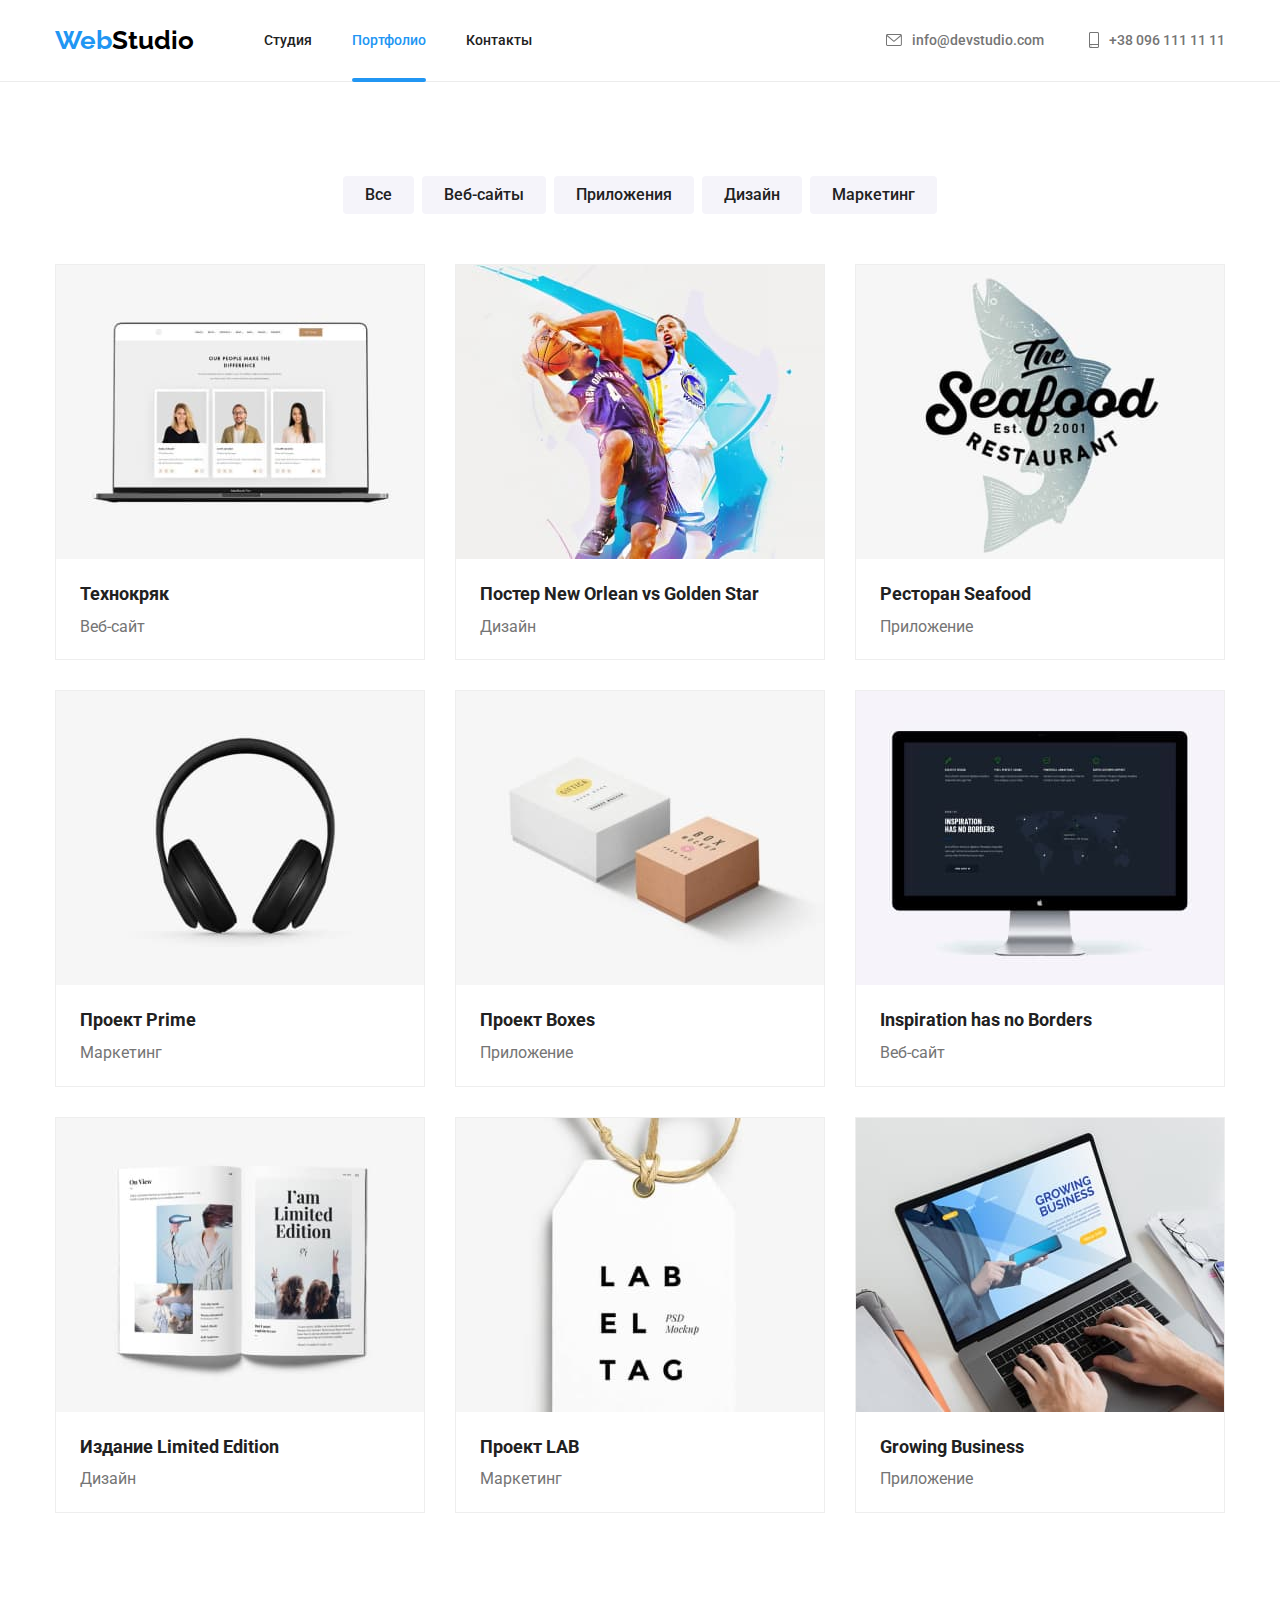
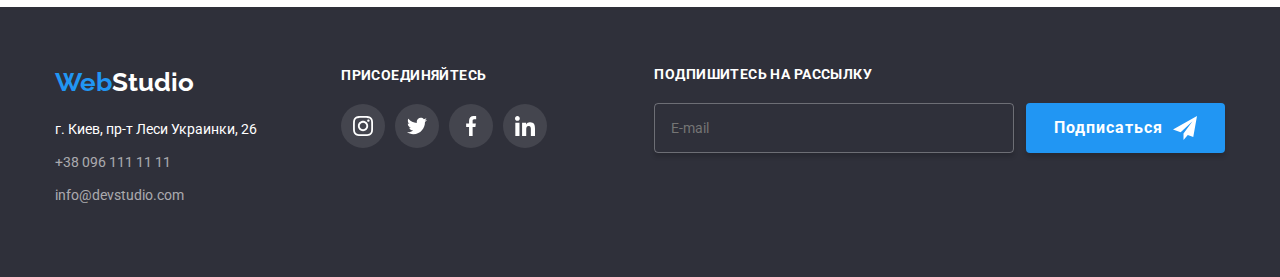
==== portfolio.html @ 97620b04 "Add files via upload" ====
<!DOCTYPE html>
<html lang="en">
  <head>
    <meta charset="UTF-8" />
    <meta http-equiv="X-UA-Compatible" content="IE=edge" />
    <meta name="viewport" content="width=device-width, initial-scale=1.0" />
    <title>Портфолио</title>
    <link rel="preconnect" href="https://fonts.googleapis.com" />
    <link rel="preconnect" href="https://fonts.gstatic.com" crossorigin />
    <link
      href="https://fonts.googleapis.com/css2?family=Raleway:wght@700&family=Roboto:wght@400;500;700;900&display=swap"
      rel="stylesheet"
    />
    <link
      rel="stylesheet"
      href="https://cdnjs.cloudflare.com/ajax/libs/modern-normalize/1.1.0/modern-normalize.min.css"
    />
    <link rel="stylesheet" href="./css/style.css" />
  </head>
  <body>
    <header class="header">
      <div class="container">
        <nav class="nav">
          <a href="./index.html" class="logo"
            ><span class="logo-accent">Web</span>Studio</a
          >
          <ul class="site-nav">
            <li class="nav-unit">
              <a href="./index.html">Студия</a>
            </li>
            <li class="nav-unit">
              <a href="./portfolio.html" class="current">Портфолио</a>
            </li>
            <li class="nav-unit"><a href="#">Контакты</a></li>
          </ul>
        </nav>
        <ul class="header-contacts">
          <li class="contact-unit">
            <a class="contact mail" href="mailto:info@devstudio.com">
              <svg class="contact-icon" width="16" height="12">
                <use href="images/index/icons.svg#icon-envelope"></use>
              </svg>
              info@devstudio.com</a
            >
          </li>
          <li class="contact-unit">
            <a class="contact tel" href="tel:+380961111111">
              <svg class="contact-icon" width="10" height="16">
                <use href="images/index/icons.svg#icon-smartphone"></use>
              </svg>
              +38 096 111 11 11</a
            >
          </li>
        </ul>
      </div>
    </header>

    <main>
      <section class="filter-page section">
        <div class="container">
          <h1 class="visually-hidden">Filter</h1>
          <ul class="filter-buttons">
            <li><button type="button" class="button">Все</button></li>
            <li><button type="button" class="button">Веб-сайты</button></li>
            <li><button type="button" class="button">Приложения</button></li>
            <li><button type="button" class="button">Дизайн</button></li>
            <li><button type="button" class="button">Маркетинг</button></li>
          </ul>
          <ul class="filter-list">
            <li class="list-unit">
              <div class="filter-unit-active">
                <img
                  src="./images/portfolio/imgone.jpg"
                  alt="notebook"
                  width="370"
                />
                <p class="filter-active-text">
                  Технокряк это современная площадка распространения
                  коронавируса. Компании используют эту платформу для цифрового
                  шпионажа и атак на защищённые сервера конкурентов.
                </p>
              </div>
              <div class="list-unit-content">
                <h2>Технокряк</h2>
                <p>Веб-сайт</p>
              </div>
            </li>
            <li class="list-unit">
              <div class="filter-unit-active">
                <img
                  src="./images/portfolio/imgtwo.jpg"
                  alt="bascketball poster"
                  width="370"
                />
                <p class="filter-active-text">
                  Технокряк это современная площадка распространения
                  коронавируса. Компании используют эту платформу для цифрового
                  шпионажа и атак на защищённые сервера конкурентов.
                </p>
              </div>
              <div class="list-unit-content">
                <h2>Постер New Orlean vs Golden Star</h2>
                <p>Дизайн</p>
              </div>
            </li>
            <li class="list-unit">
              <div class="filter-unit-active">
                <img
                  src="./images/portfolio/imgthree.jpg"
                  alt="seafood restaurant poster"
                  width="370"
                />
                <p class="filter-active-text">
                  Технокряк это современная площадка распространения
                  коронавируса. Компании используют эту платформу для цифрового
                  шпионажа и атак на защищённые сервера конкурентов.
                </p>
              </div>
              <div class="list-unit-content">
                <h2>Ресторан Seafood</h2>
                <p>Приложение</p>
              </div>
            </li>
            <li class="list-unit">
              <div class="filter-unit-active">
                <img
                  src="./images/portfolio/imgfour.jpg"
                  alt="headphone"
                  width="370"
                />
                <p class="filter-active-text">
                  Технокряк это современная площадка распространения
                  коронавируса. Компании используют эту платформу для цифрового
                  шпионажа и атак на защищённые сервера конкурентов.
                </p>
              </div>
              <div class="list-unit-content">
                <h2>Проект Prime</h2>
                <p>Маркетинг</p>
              </div>
            </li>
            <li class="list-unit">
              <div class="filter-unit-active">
                <img
                  src="./images/portfolio/imgfive.jpg"
                  alt="two boxes"
                  width="370"
                />
                <p class="filter-active-text">
                  Технокряк это современная площадка распространения
                  коронавируса. Компании используют эту платформу для цифрового
                  шпионажа и атак на защищённые сервера конкурентов.
                </p>
              </div>
              <div class="list-unit-content">
                <h2>Проект Boxes</h2>
                <p>Приложение</p>
              </div>
            </li>
            <li class="list-unit">
              <div class="filter-unit-active">
                <img
                  src="images/portfolio/imgsix.jpg"
                  alt="monitor"
                  width="370"
                />
                <p class="filter-active-text">
                  Технокряк это современная площадка распространения
                  коронавируса. Компании используют эту платформу для цифрового
                  шпионажа и атак на защищённые сервера конкурентов.
                </p>
              </div>
              <div class="list-unit-content">
                <h2>Inspiration has no Borders</h2>
                <p>Веб-сайт</p>
              </div>
            </li>
            <li class="list-unit">
              <div class="filter-unit-active">
                <img
                  src="./images/portfolio/imgseven.jpg"
                  alt="book"
                  width="370"
                />
                <p class="filter-active-text">
                  Технокряк это современная площадка распространения
                  коронавируса. Компании используют эту платформу для цифрового
                  шпионажа и атак на защищённые сервера конкурентов.
                </p>
              </div>
              <div class="list-unit-content">
                <h2>Издание Limited Edition</h2>
                <p>Дизайн</p>
              </div>
            </li>
            <li class="list-unit">
              <div class="filter-unit-active">
                <img
                  src="./images/portfolio/imgeight.jpg"
                  alt="label"
                  width="370"
                />
                <p class="filter-active-text">
                  Технокряк это современная площадка распространения
                  коронавируса. Компании используют эту платформу для цифрового
                  шпионажа и атак на защищённые сервера конкурентов.
                </p>
              </div>
              <div class="list-unit-content">
                <h2>Проект LAB</h2>
                <p>Маркетинг</p>
              </div>
            </li>
            <li class="list-unit">
              <div class="filter-unit-active">
                <img
                  src="./images/portfolio/imgnine.jpg"
                  alt="notebook"
                  width="370"
                />
                <p class="filter-active-text">
                  Технокряк это современная площадка распространения
                  коронавируса. Компании используют эту платформу для цифрового
                  шпионажа и атак на защищённые сервера конкурентов.
                </p>
              </div>
              <div class="list-unit-content">
                <h2>Growing Business</h2>
                <p>Приложение</p>
              </div>
            </li>
          </ul>
        </div>
      </section>
    </main>

    <footer class="footer">
      <div class="container">
        <div class="left-footer">
          <a href="./index.html" class="logo"
            ><span class="logo-accent">Web</span>Studio</a
          >
          <address>
            <ul class="footer-contacts">
              <li>
                <a class="map-mark" href="#">г. Киев, пр-т Леси Украинки, 26</a>
              </li>
              <li>
                <a class="contact" href="tel:+380961111111"
                  >+38 096 111 11 11</a
                >
              </li>
              <li>
                <a class="contact" href="mailto:info@devstudio.com"
                  >info@devstudio.com</a
                >
              </li>
            </ul>
          </address>
        </div>
        <div class="footer-join">
          <span>присоединяйтесь</span>
          <ul class="hot-links">
            <li class="hot-links-unit">
              <a href="" class="hot-icon-link">
                <svg class="hot-icon">
                  <use href="./images/index/icons.svg#icon-instagram"></use>
                </svg>
              </a>
            </li>
            <li class="hot-links-unit">
              <a href="" class="hot-icon-link">
                <svg class="hot-icon">
                  <use href="./images/index/icons.svg#icon-twitter"></use>
                </svg>
              </a>
            </li>
            <li class="hot-links-unit">
              <a href="" class="hot-icon-link">
                <svg class="hot-icon">
                  <use href="./images/index/icons.svg#icon-facebook"></use>
                </svg>
              </a>
            </li>
            <li class="hot-links-unit">
              <a href="" class="hot-icon-link">
                <svg class="hot-icon">
                  <use href="./images/index/icons.svg#icon-linkedin"></use>
                </svg>
              </a>
            </li>
          </ul>
        </div>
        <div class="subscribe">
          <form class="subscribe-form">
            <h2 class="subscribe-header">Подпишитесь на рассылку</h2>
            <div class="subscribe-wrapper">
              <input type="mail" class="subscribe-input" placeholder="E-mail" />
              <button type="submit" class="subscribe-submit button">
                Подписаться
                <span class="telegramm-span">
                  <svg>
                    <use href="./images/index/icons.svg#icon-send"></use>
                  </svg>
                </span>
              </button>
            </div>
          </form>
        </div>
      </div>
    </footer>
  </body>
</html>
---- css/style.css ----
/*  
    #212121
    #2196F3
    #000000
    #FFFFFF
    rgba(255, 255, 255, 0,6)
    line height auto = 1.2
    line height / font size = *line height
    'Raleway'
    button font family inherit 
*/
:root {
  --primary-txt-color: #757575;
  --title-txt-color: #212121;
  --accent-txt-color: #2196f3;
  --primary-white-color: #ffffff;
  --primary-black-color: #000000;
  --footer-secondary-color: rgba(255, 255, 255, 0.6);
  --footer-tertiary-color: rgba(255, 255, 255, 0.1);
  --bg-main-color: #2f303a;
  --button-bg-color: #f5f4fa;
  --border-filter-box: #eeeeee;
  --border-bottom-for-nav: #ececec;
  --icon-main-color: #afb1b8;
}

html {
  box-sizing: border-box;
}
.container {
  width: 1200px;
  padding: 0px 15px 0px 15px;
  margin: auto;
}
.section {
  padding: 94px 0;
}

h1,
h2,
h3,
h4,
h5,
h6 {
  margin: 0px;
  padding: 0px;
}
img {
  display: block;
}
p {
  margin: 0px;
}
body {
  font-family: "Roboto", sans-serif;
  background-color: var(--primary-white-color);
  color: var(--primary-txt-color);
  font-size: 14px;
  line-height: 1.2;
}

ul {
  list-style: none;
  margin: 0px;
  padding: 0px;
}

/* header */
.logo {
  color: var(--primary-black-color);
  text-decoration: none;
  font-size: 26px;
  /* 31 / 26 ~ 1.19 */
  line-height: 1.19;
  font-family: "Raleway", sans-serif;
  font-weight: 700;
}
.logo .logo-accent {
  color: var(--accent-txt-color);
}
header {
  border-bottom: 1px solid var(--border-bottom-for-nav);
}
.header .container {
  display: flex;
  align-items: center;
}
.nav {
  display: flex;
  align-items: center;
}

.site-nav {
  display: flex;
  margin-left: 70px;
}
.nav-unit:not(:last-child) {
  margin-right: 40px;
}
.nav-unit a {
  display: inline-block;
  color: var(--title-txt-color);
  text-decoration: none;
  padding: 32px 0px;
  transition-property: color;
  transition-duration: 250ms;
  transition-timing-function: cubic-bezier(0.4, 0, 0.2, 1);
}
.nav-unit a:hover,
.nav-unit a:focus {
  color: var(--accent-txt-color);
}
header ul {
  font-weight: 500;
}
header .contact:hover,
header .contact:focus {
  color: var(--accent-txt-color);
  fill: var(--accent-txt-color);
}
header .contact {
  color: var(--primary-txt-color);
  text-decoration: none;
  fill: var(--primary-txt-color);
  transition-property: color, fill;
  transition-duration: 250ms;
  transition-timing-function: cubic-bezier(0.4, 0, 0.2, 1);
}
.mail,
.tel {
  display: flex;
  align-items: center;
}
.contact-icon {
  margin-right: 10px;
}
.nav-unit .current {
  color: var(--accent-txt-color);
  position: relative;
}
.current::after {
  content: "";
  display: block;
  position: absolute;
  bottom: -1px;
  width: 100%;
  height: 4px;
  border-radius: 2px;
  background-color: var(--accent-txt-color);
}
.header-contacts {
  display: flex;
  margin-left: auto;
}
.header-contacts .contact-unit:not(:last-child) {
  margin-right: 30px;
}
.header-contacts .contact-unit + .contact-unit {
  margin-left: 15px;
}

/* header end */

.title.hidden-title {
  color: var(--primary-white-color);
}

.title {
  color: var(--title-txt-color);
}

.business-solutions {
  background-color: var(--bg-main-color);
  background-image: linear-gradient(
      rgba(47, 48, 58, 0.4),
      rgba(47, 48, 58, 0.4)
    ),
    url(../images/index/heroimg.jpg);
  box-shadow: 0px 4px 4px rgba(0, 0, 0, 0.25);
  background-position: center;
  background-repeat: no-repeat;
  text-align: center;
}
.main-header {
  text-align: center;
  padding-bottom: 30px;
  color: var(--primary-white-color);
  line-height: 1.36;
  font-size: 44px;
  font-weight: 900;
  text-transform: uppercase;
}
.button {
  color: var(--title-txt-color);
  font-family: inherit;
  cursor: pointer;
  font-size: 16px;
  font-weight: 500;
  line-height: 1.63;
  padding: 6px 22px;
  border: none;
  border-radius: 4px;
  background-color: var(--button-bg-color);

  transition-property: background-color;
  transition-duration: 250ms;
  transition-timing-function: cubic-bezier(0.4, 0, 0.2, 1);
}

.main-button.button {
  padding: 10px 32px;
  margin-right: 0;
}

.main-button.button,
.button:hover,
.button:focus {
  color: var(--primary-white-color);
  background-color: var(--accent-txt-color);
  box-shadow: 0px 3px 1px rgba(0, 0, 0, 0.1), 0px 1px 2px rgba(0, 0, 0, 0.08),
    0px 2px 2px rgba(0, 0, 0, 0.12);
}

.business-solutions.section {
  padding: 200px 0px;
}

.text {
  font-weight: 400;
  font-size: 14px;
  line-height: 1.71;
  letter-spacing: 0.03em;
  width: 270px;
}

.ocupation-list {
  display: flex;
}
.ocupation-unit:not(:last-child) {
  margin-right: 30px;
}

.ocupation-svg {
  display: flex;
  justify-content: center;
  align-items: center;
  align-content: center;
  background-color: var(--button-bg-color);
  height: 120px;
  margin-bottom: 30px;
}
.ocupation-svg svg {
  width: 70px;
  height: 70px;
}

.ocupation-pics.section {
  padding-top: 0px;
}
.ocupation-pics-block {
  display: flex;
}
.ocupation-pics-block li:not(:last-child) {
  margin-right: 30px;
}
.ocupation-pics .title {
  font-size: 36px;
  /* line height 42 / font size 36 = ~1.17 */
  line-height: 1.17;
  text-align: center;
  margin-bottom: 50px;
}

.ocupation-title.title {
  font-size: 14px;
  line-height: 1.14;
  text-transform: uppercase;
  margin-bottom: 10px;
}
.ocupation-pics-block li {
  position: relative;
}
.ocupation-pics-unit p {
  position: absolute;
  display: flex;
  align-items: center;
  justify-content: center;
  bottom: 0;

  width: 100%;
  height: 70px;
  background-color: rgba(47, 48, 58, 0.8);
  text-align: center;

  font-weight: 700;
  letter-spacing: 0.03em;
  text-transform: uppercase;
  line-height: calc(16 / 14);

  color: var(--primary-white-color);
}
.team {
  background-color: var(--button-bg-color);
}
.team-list {
  display: flex;
}
.team-unit:not(:last-child) {
  margin-right: 30px;
}

.team .title {
  font-size: 36px;
  /* line height 42 / font size 36 = ~1.17 */
  line-height: 1.17;
  text-align: center;
}

.team h2 {
  margin-bottom: 50px;
}
.content-team-box {
  padding: 30px 0px;
}
.team-unit .title.unit-name {
  font-size: 16px;
  font-weight: 500;
  /* 19 / 16 ~1.19 */
  line-height: 1.19;
  margin-bottom: 10px;
}
.team-unit {
  text-align: center;
  border-radius: 0px 0px 4px 4px;
  box-shadow: 0px 1px 3px rgba(0, 0, 0, 0.12), 0px 1px 1px rgba(0, 0, 0, 0.14),
    0px 2px 1px rgba(0, 0, 0, 0.2);
  background-color: var(--primary-white-color);
}

.team-unit .position {
  font-size: 16px;
  line-height: 1.19;
  margin-bottom: 16px;
}
.hot-links {
  display: flex;
  justify-content: center;
}
.hot-links-unit {
  display: flex;
}
.hot-links-unit:not(:last-child) {
  margin-right: 10px;
}
.hot-links-unit a {
  width: 44px;
  height: 44px;
  background-color: var(--primary-white-color);
  fill: var(--icon-main-color);
  border-radius: 50%;
  display: flex;
  justify-content: center;
  align-items: center;

  transition-property: background-color, fill;
  transition-duration: 250ms;
  transition-timing-function: cubic-bezier(0.4, 0, 0.2, 1);
}
.hot-links-unit a:hover,
.hot-links-unit a:focus {
  background-color: var(--accent-txt-color);
  fill: var(--primary-white-color);
}
.hot-icon {
  width: 20px;
  height: 20px;
}
.constant-clients-header {
  text-align: center;
  font-size: 36px;
  font-weight: 700;
  line-height: calc(36 / 42);
  margin-bottom: 50px;
}
.constant-clients-list {
  display: flex;
}
.constant-clients-unit:not(:last-child) {
  margin-right: 30px;
}
.constant-clients-companies {
  width: 170px;
  height: 92px;
  display: flex;
  align-items: center;
  justify-content: center;
  border: 1px solid var(--icon-main-color);
  border-radius: 4px;
  fill: var(--icon-main-color);

  transition-property: background-color, fill;
  transition-duration: 250ms;
  transition-timing-function: cubic-bezier(0.4, 0, 0.2, 1);
}
.constant-clients-companies:hover,
.constant-clients-companies:focus {
  border: 1px solid var(--accent-txt-color);
  fill: var(--accent-txt-color);
}
.constant-clients-companies svg {
  width: 106px;
  height: 60px;
}
/* footer */

.footer {
  background-color: var(--bg-main-color);
  padding: 60px 0px;
}

footer .logo {
  color: var(--primary-white-color);
  display: inline-block;
  margin-bottom: 20px;
}

.footer-contacts {
  line-height: 1.71;
}
.footer-contacts li {
  margin-bottom: 9px;
}
.footer-contacts a {
  text-decoration: none;
}
address {
  font-style: normal;
}
address .map-mark {
  color: var(--primary-white-color);
  transition-property: color;
  transition-duration: 250ms;
  transition-timing-function: cubic-bezier(0.4, 0, 0.2, 1);
}
address .map-mark:hover,
address .map-mark:focus,
address .contact:hover,
address .contact:focus {
  color: var(--accent-txt-color);
}
address .contact {
  color: var(--footer-secondary-color);
  transition-property: color;
  transition-duration: 250ms;
  transition-timing-function: cubic-bezier(0.4, 0, 0.2, 1);
}

.footer-join {
  display: block;
  margin-left: 70px;
}
.footer-join span {
  font-weight: 700;
  color: var(--primary-white-color);
  text-transform: uppercase;
  display: inline-block;
  margin-bottom: 20px;
  letter-spacing: 0.03em;
}

.footer-join .hot-icon-link {
  background-color: var(--footer-tertiary-color);
  fill: var(--primary-white-color);
}

.footer .container {
  display: flex;
  justify-content: space-between;
}
.subscribe {
  margin-left: 93px;
}
.subscribe-header {
  font-size: 14px;
  font-weight: 700;
  line-height: 1.14;
  letter-spacing: 0.03em;
  text-transform: uppercase;
  color: var(--primary-white-color);
  margin-bottom: 20px;
}
.subscribe-wrapper {
  display: flex;
}
.subscribe-input {
  height: 50px;
  width: 360px;
  border: 1px solid rgba(255, 255, 255, 0.3);
  border-radius: 4px;
  background-color: rgba(255, 255, 255, 0);
  box-shadow: 0px 4px 4px rgba(0, 0, 0, 0.15);
  margin-right: 12px;
  padding-left: 16px;
  color: var(--primary-white-color);
}

.subscribe-input:focus {
  border: none;
  outline: 1px solid var(--accent-txt-color);
}

.subscribe-submit {
  display: flex;
  align-items: center;
  justify-content: center;
  padding: 10px 28px;

  background: var(--accent-txt-color);
  box-shadow: 0px 4px 4px rgba(0, 0, 0, 0.15);
  border-radius: 4px;

  font-weight: 700;
  font-size: 16px;
  line-height: 1.87;
  letter-spacing: 0.06em;

  color: var(--primary-white-color);
}
.telegramm-span {
  margin-left: 10px;
  width: 24px;
  height: 24px;
}
.telegramm-span svg {
  width: 24px;
  height: 24px;
}
/* footer end */

/* portfolio */

.filter-buttons,
.filter-list {
  display: flex;
  flex-wrap: wrap;
  justify-content: center;
}
.filter-buttons {
  margin-bottom: 50px;
}
.filter-buttons li:not(:last-child) {
  margin-right: 8px;
}
.filter-list {
  margin: -15px;
}
.list-unit {
  border: 1px solid var(--border-filter-box);
  width: 370px;
  margin: 15px;
}
.list-unit:hover {
  box-shadow: 0px 1px 1px rgba(0, 0, 0, 0.12), 0px 4px 4px rgba(0, 0, 0, 0.06),
    1px 4px 6px rgba(0, 0, 0, 0.16);
}
.list-unit-content {
  padding: 20px 24px;
}
.list-unit h2 {
  color: var(--title-txt-color);
  font-size: 18px;
  line-height: 1.71;
  margin-bottom: 4px;
}

.list-unit p {
  font-size: 16px;
  line-height: 1.6;
}
.filter-unit-active {
  position: relative;
  overflow: hidden;
}
.filter-unit-active p {
  position: absolute;

  top: 0;

  height: 100%;
  width: 100%;
  padding: 63px 24px;

  background-color: rgba(33, 150, 243, 0.9);
  color: var(--primary-white-color);

  font-size: 18px;
  line-height: 1.53;
  letter-spacing: 0.03em;

  transform: translateY(100%);
  transition: transform 250ms cubic-bezier(0.4, 0, 0.2, 1);
}

.list-unit:hover .filter-active-text {
  transform: translateY(0);
}

/* portfolio end */

.visually-hidden,
.visually-hidden.title {
  position: absolute;
  white-space: nowrap;
  width: 1px;
  height: 1px;
  overflow: hidden;
  border: 0;
  padding: 0;
  clip: rect(0 0 0 0);
  clip-path: inset(50%);
  margin: -1px;
}

.backdrop {
  position: fixed;
  top: 0;
  left: 0;
  width: 100%;
  height: 100%;
  background-color: rgba(0, 0, 0, 0.2);
  opacity: 1;

  transition: opacity 250ms cubic-bezier(0.4, 0, 0.2, 1);
}
.backdrop.is-hidden {
  opacity: 0;
  pointer-events: none;
}
.modal {
  position: absolute;
  top: 50%;
  left: 50%;
  transform: translate(-50%, -50%);

  min-height: 581px;
  min-width: 528px;
  background-color: var(--primary-white-color);

  box-shadow: 0px 1px 3px rgba(0, 0, 0, 0.12), 0px 1px 1px rgba(0, 0, 0, 0.14),
    0px 2px 1px rgba(0, 0, 0, 0.2);
  border-radius: 4px;
}

.close-backdrop {
  position: absolute;
  right: 8px;
  top: 8px;
  width: 30px;
  height: 30px;
  background-color: var(--primary-white-color);
  border: 1px solid rgba(0, 0, 0, 0.1);
  border-radius: 50%;
  fill: #000000;
  display: flex;
  justify-content: center;
  align-items: center;
  cursor: pointer;
  transition: fill  250ms cubic-bezier(0.4, 0, 0.2, 1);
}
.close-backdrop svg {
  width: 18px;
  height: 18px;
}
.close-backdrop:hover {
  fill: var(--accent-txt-color);
}

.index-form {
  display: flex;
  flex-direction: column;
  align-items: center;
  padding: 40px;
}
.index-form-header {
  font-size: 20px;
  letter-spacing: 0.03em;
  line-height: 1.15;
  margin-bottom: 12px;
}

.common-form {
  position: relative;
  display: flex;
  align-items: center;
  width: 100%;
  margin-bottom: 10px;
}
.common-form svg {
  position: absolute;
  width: 18px;
  height: 18px;
  left: 12px;

}
.common-form input {
  padding-left: 42px;
}
.common-input:focus {
  outline: 1px solid var(--accent-txt-color);
}
.common-input:focus + svg {
  fill: var(--accent-txt-color);
}
.index-form label {
  font-size: 12px;
  line-height: 1.16;
  letter-spacing: 0.01em;
  margin-bottom: 4px;
  width: 100%;
}
.index-form input {
  width: 100%;
  height: 40px;
  border: 1px solid rgba(33, 33, 33, 0.2);
  border-radius: 4px;
}

.index-checkbox-field {
  position: relative;
  margin-top: 20px;
  margin-bottom: 30px;
  display: flex;
  align-items: center;
  justify-content: center;
  margin-left: 17px;
}

.index-checkbox-field label {
  font-size: 14px;
  line-height: 1.71;
  letter-spacing: 0.03em;
}

.index-checkbox {
  display: flex;
  align-items: center;
}

.index-checkbox input {
  /* width: auto;
  height: 23px;
  margin-bottom: 4px; */

  position: absolute;
  white-space: nowrap;
  width: 1px;
  height: 1px;
  overflow: hidden;
  border: 0;
  padding: 0;
  clip: rect(0 0 0 0);
  clip-path: inset(50%);
  margin: -1px;
}

.agreement-check {
  position: absolute;
  display: flex;
  align-items: center;
  justify-content: center;
  width: 16px;
  height: 15px;
  background-color: var(--primary-white-color);
  border: 2px solid var(--primary-black-color);
  border-radius: 3px;
  left: -20px;
  top: 4px;
  line-height: 1;
}
.agreement-check svg {
  width: 16px;
  height: 15px;
}
.checkbox-itself:checked ~ .agreement-check {
  background-color: var(--accent-txt-color);
  border: none;
}

.agreement-link {
  color: var(--accent-txt-color);
}
.index-form textarea {
  border: 1px solid rgba(33, 33, 33, 0.2);
  height: 120px;
  width: 100%;
  border-radius: 4px;
  padding: 12px 16px;
  resize: none;
}
.index-form-button {
  padding: 10px 55px;
  color: var(--primary-white-color);
  background-color: var(--accent-txt-color);
  box-shadow: 0px 4px 4px rgba(0, 0, 0, 0.15);
  border-radius: 4px;
  width: 200px;
  border: 0;
  font-size: 16px;
  line-height: 1.88;
  font-weight: 700;
  cursor: pointer;
  letter-spacing: 0.06em;
}

.strange-span {
  width: 18px;
  height: 18px;
}
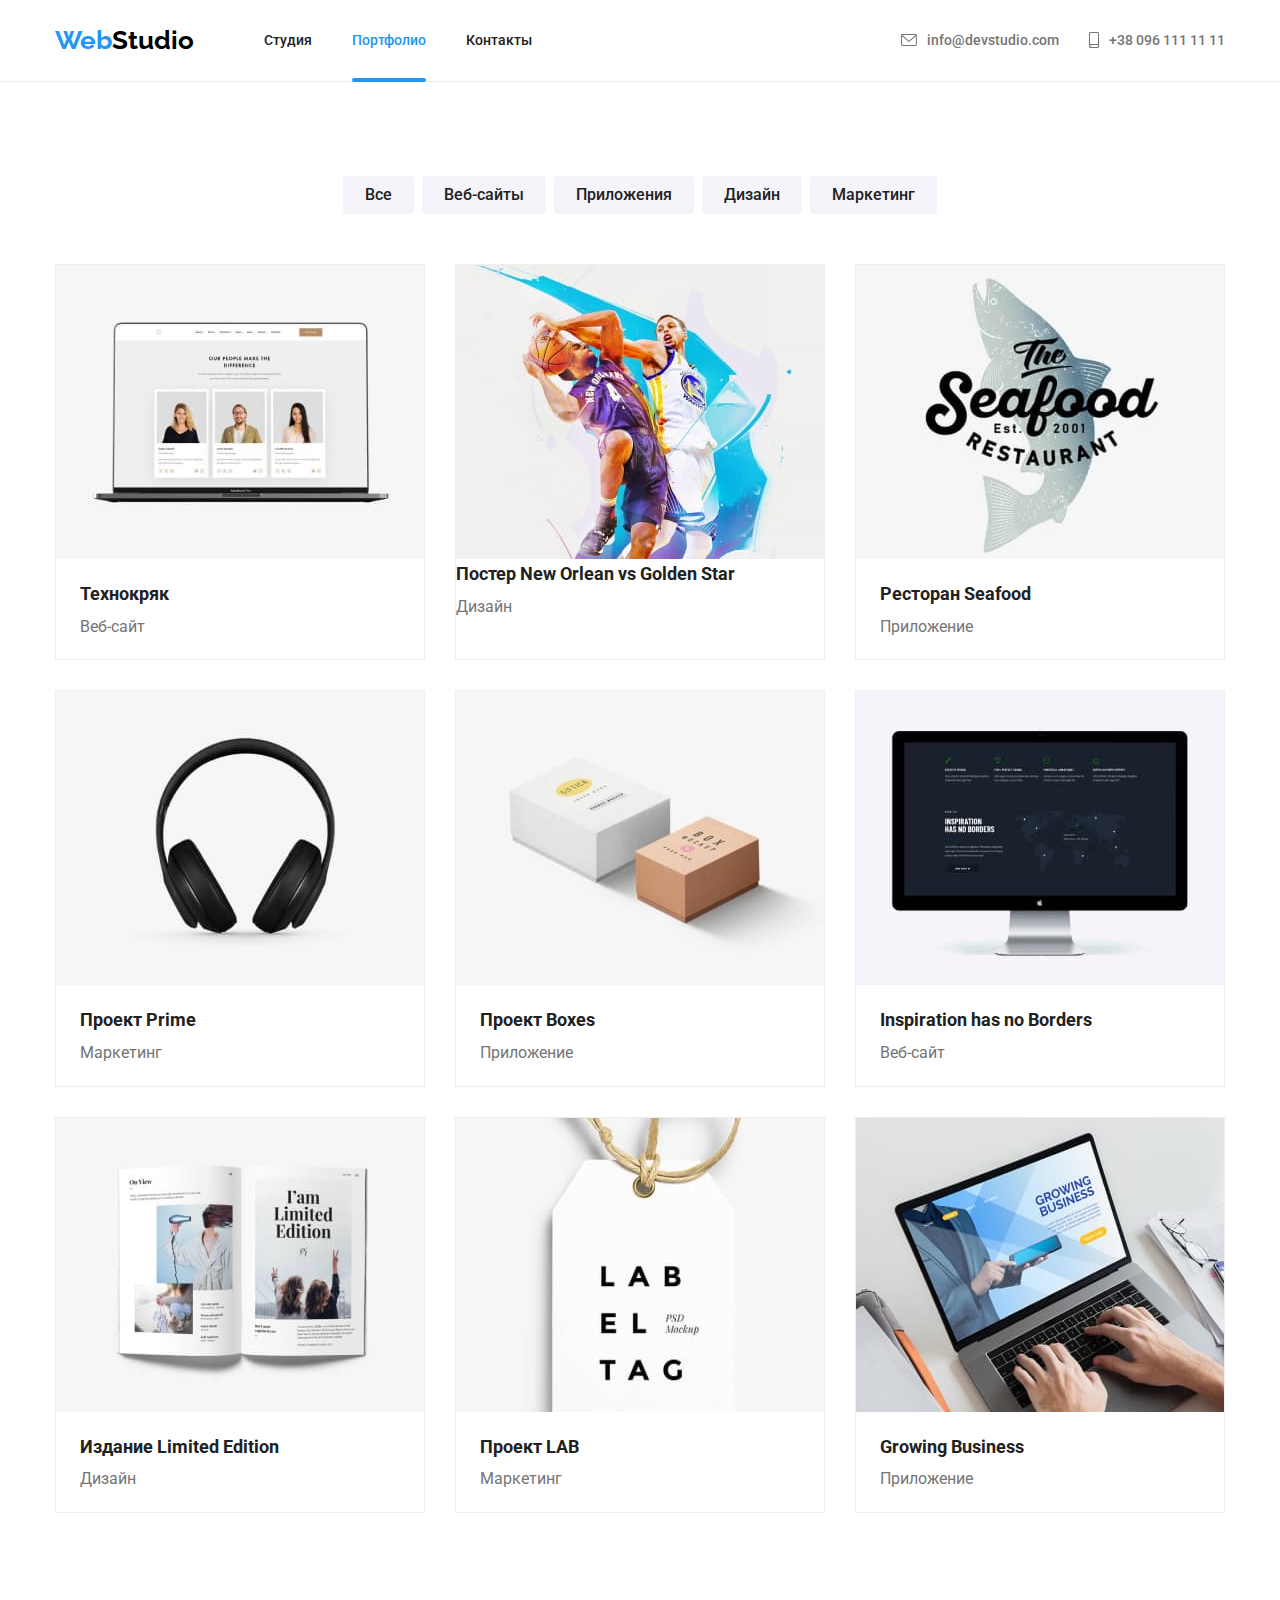
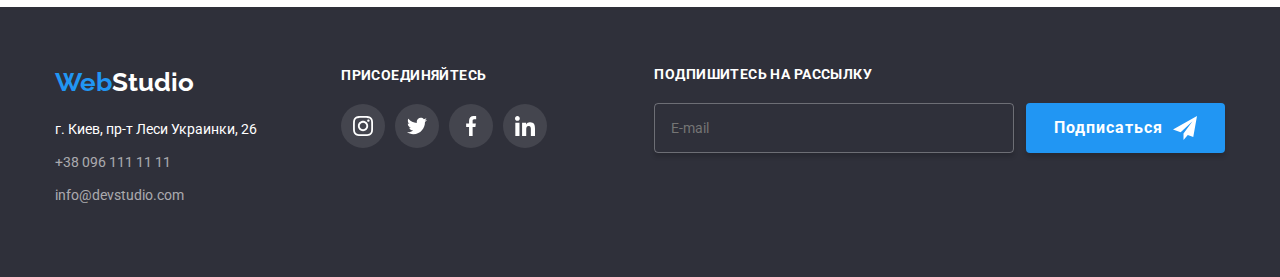
==== commit b4d4e148: "v1" ====
--- a/portfolio.html
+++ b/portfolio.html
@@ -11,11 +11,9 @@
       href="https://fonts.googleapis.com/css2?family=Raleway:wght@700&family=Roboto:wght@400;500;700;900&display=swap"
       rel="stylesheet"
     />
-    <link
-      rel="stylesheet"
-      href="https://cdnjs.cloudflare.com/ajax/libs/modern-normalize/1.1.0/modern-normalize.min.css"
-    />
-    <link rel="stylesheet" href="./css/style.css" />
+
+    <link rel="stylesheet" href="./css/main.min.css">
+
   </head>
   <body>
     <header class="header">
@@ -25,17 +23,17 @@
             ><span class="logo-accent">Web</span>Studio</a
           >
           <ul class="site-nav">
-            <li class="nav-unit">
+            <li class="site-nav__unit nav-unit">
               <a href="./index.html">Студия</a>
             </li>
-            <li class="nav-unit">
-              <a href="./portfolio.html" class="current">Портфолио</a>
-            </li>
-            <li class="nav-unit"><a href="#">Контакты</a></li>
+            <li class="site-nav__unit">
+              <a class="current" href="./portfolio.html">Портфолио</a>
+            </li>
+            <li class="site-nav__unit"><a href="#">Контакты</a></li>
           </ul>
         </nav>
         <ul class="header-contacts">
-          <li class="contact-unit">
+          <li class="contact__unit">
             <a class="contact mail" href="mailto:info@devstudio.com">
               <svg class="contact-icon" width="16" height="12">
                 <use href="images/index/icons.svg#icon-envelope"></use>
@@ -43,7 +41,7 @@
               info@devstudio.com</a
             >
           </li>
-          <li class="contact-unit">
+          <li class="contact__unit">
             <a class="contact tel" href="tel:+380961111111">
               <svg class="contact-icon" width="10" height="16">
                 <use href="images/index/icons.svg#icon-smartphone"></use>
@@ -56,43 +54,43 @@
     </header>
 
     <main>
-      <section class="filter-page section">
+      <section class="filter section">
         <div class="container">
           <h1 class="visually-hidden">Filter</h1>
-          <ul class="filter-buttons">
+          <ul class="filter__buttons">
             <li><button type="button" class="button">Все</button></li>
             <li><button type="button" class="button">Веб-сайты</button></li>
             <li><button type="button" class="button">Приложения</button></li>
             <li><button type="button" class="button">Дизайн</button></li>
             <li><button type="button" class="button">Маркетинг</button></li>
           </ul>
-          <ul class="filter-list">
-            <li class="list-unit">
-              <div class="filter-unit-active">
+          <ul class="filter__list">
+            <li class="list-unit">
+              <div class="filter__unit-active">
                 <img
                   src="./images/portfolio/imgone.jpg"
                   alt="notebook"
                   width="370"
                 />
-                <p class="filter-active-text">
-                  Технокряк это современная площадка распространения
-                  коронавируса. Компании используют эту платформу для цифрового
-                  шпионажа и атак на защищённые сервера конкурентов.
-                </p>
-              </div>
-              <div class="list-unit-content">
+                <p class="filter__active-text">
+                  Технокряк это современная площадка распространения
+                  коронавируса. Компании используют эту платформу для цифрового
+                  шпионажа и атак на защищённые сервера конкурентов.
+                </p>
+              </div>
+              <div class="list-unit__content">
                 <h2>Технокряк</h2>
                 <p>Веб-сайт</p>
               </div>
             </li>
             <li class="list-unit">
-              <div class="filter-unit-active">
+              <div class="filter__unit-active">
                 <img
                   src="./images/portfolio/imgtwo.jpg"
                   alt="bascketball poster"
                   width="370"
                 />
-                <p class="filter-active-text">
+                <p class="filter__active-text">
                   Технокряк это современная площадка распространения
                   коронавируса. Компании используют эту платформу для цифрового
                   шпионажа и атак на защищённые сервера конкурентов.
@@ -104,127 +102,127 @@
               </div>
             </li>
             <li class="list-unit">
-              <div class="filter-unit-active">
+              <div class="filter__unit-active">
                 <img
                   src="./images/portfolio/imgthree.jpg"
                   alt="seafood restaurant poster"
                   width="370"
                 />
-                <p class="filter-active-text">
-                  Технокряк это современная площадка распространения
-                  коронавируса. Компании используют эту платформу для цифрового
-                  шпионажа и атак на защищённые сервера конкурентов.
-                </p>
-              </div>
-              <div class="list-unit-content">
+                <p class="filter__active-text">
+                  Технокряк это современная площадка распространения
+                  коронавируса. Компании используют эту платформу для цифрового
+                  шпионажа и атак на защищённые сервера конкурентов.
+                </p>
+              </div>
+              <div class="list-unit__content">
                 <h2>Ресторан Seafood</h2>
                 <p>Приложение</p>
               </div>
             </li>
             <li class="list-unit">
-              <div class="filter-unit-active">
+              <div class="filter__unit-active">
                 <img
                   src="./images/portfolio/imgfour.jpg"
                   alt="headphone"
                   width="370"
                 />
-                <p class="filter-active-text">
-                  Технокряк это современная площадка распространения
-                  коронавируса. Компании используют эту платформу для цифрового
-                  шпионажа и атак на защищённые сервера конкурентов.
-                </p>
-              </div>
-              <div class="list-unit-content">
+                <p class="filter__active-text">
+                  Технокряк это современная площадка распространения
+                  коронавируса. Компании используют эту платформу для цифрового
+                  шпионажа и атак на защищённые сервера конкурентов.
+                </p>
+              </div>
+              <div class="list-unit__content">
                 <h2>Проект Prime</h2>
                 <p>Маркетинг</p>
               </div>
             </li>
             <li class="list-unit">
-              <div class="filter-unit-active">
+              <div class="filter__unit-active">
                 <img
                   src="./images/portfolio/imgfive.jpg"
                   alt="two boxes"
                   width="370"
                 />
-                <p class="filter-active-text">
-                  Технокряк это современная площадка распространения
-                  коронавируса. Компании используют эту платформу для цифрового
-                  шпионажа и атак на защищённые сервера конкурентов.
-                </p>
-              </div>
-              <div class="list-unit-content">
+                <p class="filter__active-text">
+                  Технокряк это современная площадка распространения
+                  коронавируса. Компании используют эту платформу для цифрового
+                  шпионажа и атак на защищённые сервера конкурентов.
+                </p>
+              </div>
+              <div class="list-unit__content">
                 <h2>Проект Boxes</h2>
                 <p>Приложение</p>
               </div>
             </li>
             <li class="list-unit">
-              <div class="filter-unit-active">
+              <div class="filter__unit-active">
                 <img
                   src="images/portfolio/imgsix.jpg"
                   alt="monitor"
                   width="370"
                 />
-                <p class="filter-active-text">
-                  Технокряк это современная площадка распространения
-                  коронавируса. Компании используют эту платформу для цифрового
-                  шпионажа и атак на защищённые сервера конкурентов.
-                </p>
-              </div>
-              <div class="list-unit-content">
+                <p class="filter__active-text">
+                  Технокряк это современная площадка распространения
+                  коронавируса. Компании используют эту платформу для цифрового
+                  шпионажа и атак на защищённые сервера конкурентов.
+                </p>
+              </div>
+              <div class="list-unit__content">
                 <h2>Inspiration has no Borders</h2>
                 <p>Веб-сайт</p>
               </div>
             </li>
             <li class="list-unit">
-              <div class="filter-unit-active">
+              <div class="filter__unit-active">
                 <img
                   src="./images/portfolio/imgseven.jpg"
                   alt="book"
                   width="370"
                 />
-                <p class="filter-active-text">
-                  Технокряк это современная площадка распространения
-                  коронавируса. Компании используют эту платформу для цифрового
-                  шпионажа и атак на защищённые сервера конкурентов.
-                </p>
-              </div>
-              <div class="list-unit-content">
+                <p class="filter__active-text">
+                  Технокряк это современная площадка распространения
+                  коронавируса. Компании используют эту платформу для цифрового
+                  шпионажа и атак на защищённые сервера конкурентов.
+                </p>
+              </div>
+              <div class="list-unit__content">
                 <h2>Издание Limited Edition</h2>
                 <p>Дизайн</p>
               </div>
             </li>
             <li class="list-unit">
-              <div class="filter-unit-active">
+              <div class="filter__unit-active">
                 <img
                   src="./images/portfolio/imgeight.jpg"
                   alt="label"
                   width="370"
                 />
-                <p class="filter-active-text">
-                  Технокряк это современная площадка распространения
-                  коронавируса. Компании используют эту платформу для цифрового
-                  шпионажа и атак на защищённые сервера конкурентов.
-                </p>
-              </div>
-              <div class="list-unit-content">
+                <p class="filter__active-text">
+                  Технокряк это современная площадка распространения
+                  коронавируса. Компании используют эту платформу для цифрового
+                  шпионажа и атак на защищённые сервера конкурентов.
+                </p>
+              </div>
+              <div class="list-unit__content">
                 <h2>Проект LAB</h2>
                 <p>Маркетинг</p>
               </div>
             </li>
             <li class="list-unit">
-              <div class="filter-unit-active">
+              <div class="filter__unit-active">
                 <img
                   src="./images/portfolio/imgnine.jpg"
                   alt="notebook"
                   width="370"
                 />
-                <p class="filter-active-text">
-                  Технокряк это современная площадка распространения
-                  коронавируса. Компании используют эту платформу для цифрового
-                  шпионажа и атак на защищённые сервера конкурентов.
-                </p>
-              </div>
-              <div class="list-unit-content">
+                <p class="filter__active-text">
+                  Технокряк это современная площадка распространения
+                  коронавируса. Компании используют эту платформу для цифрового
+                  шпионажа и атак на защищённые сервера конкурентов.
+                </p>
+              </div>
+              <div class="list-unit__content">
                 <h2>Growing Business</h2>
                 <p>Приложение</p>
               </div>
@@ -241,7 +239,7 @@
             ><span class="logo-accent">Web</span>Studio</a
           >
           <address>
-            <ul class="footer-contacts">
+            <ul class="footer__contacts">
               <li>
                 <a class="map-mark" href="#">г. Киев, пр-т Леси Украинки, 26</a>
               </li>
@@ -258,32 +256,32 @@
             </ul>
           </address>
         </div>
-        <div class="footer-join">
+        <div class="footer__join">
           <span>присоединяйтесь</span>
           <ul class="hot-links">
-            <li class="hot-links-unit">
-              <a href="" class="hot-icon-link">
+            <li class="hot-links__unit">
+              <a href="" class="hot-links__icon-link">
                 <svg class="hot-icon">
                   <use href="./images/index/icons.svg#icon-instagram"></use>
                 </svg>
               </a>
             </li>
-            <li class="hot-links-unit">
-              <a href="" class="hot-icon-link">
+            <li class="hot-links__unit">
+              <a href="" class="hot-links__icon-link">
                 <svg class="hot-icon">
                   <use href="./images/index/icons.svg#icon-twitter"></use>
                 </svg>
               </a>
             </li>
-            <li class="hot-links-unit">
-              <a href="" class="hot-icon-link">
+            <li class="hot-links__unit">
+              <a href="" class="hot-links__icon-link">
                 <svg class="hot-icon">
                   <use href="./images/index/icons.svg#icon-facebook"></use>
                 </svg>
               </a>
             </li>
-            <li class="hot-links-unit">
-              <a href="" class="hot-icon-link">
+            <li class="hot-links__unit">
+              <a href="" class="hot-links__icon-link">
                 <svg class="hot-icon">
                   <use href="./images/index/icons.svg#icon-linkedin"></use>
                 </svg>
@@ -292,11 +290,15 @@
           </ul>
         </div>
         <div class="subscribe">
-          <form class="subscribe-form">
-            <h2 class="subscribe-header">Подпишитесь на рассылку</h2>
-            <div class="subscribe-wrapper">
-              <input type="mail" class="subscribe-input" placeholder="E-mail" />
-              <button type="submit" class="subscribe-submit button">
+          <form class="subscribe__form">
+            <h2 class="subscribe__header">Подпишитесь на рассылку</h2>
+            <div class="subscribe__wrapper">
+              <input
+                type="mail"
+                class="subscribe__input"
+                placeholder="E-mail"
+              />
+              <button type="submit" class="subscribe__submit button">
                 Подписаться
                 <span class="telegramm-span">
                   <svg>
--- a/css/main.min.css
+++ b/css/main.min.css
@@ -0,0 +1,7 @@
+/*! modern-normalize v1.1.0 | MIT License | https://github.com/sindresorhus/modern-normalize */*,::before,::after{box-sizing:border-box}html{line-height:1.15;-webkit-text-size-adjust:100%;-moz-tab-size:4;tab-size:4}body{margin:0;font-family:system-ui,-apple-system,"Segoe UI",Roboto,Helvetica,Arial,sans-serif,"Apple Color Emoji","Segoe UI Emoji"}hr{height:0;color:inherit}abbr[title]{text-decoration:underline dotted}b,strong{font-weight:bolder}code,kbd,samp,pre{font-family:ui-monospace,+ SFMono-Regular,+ Consolas,+ 'Liberation Mono',+ Menlo,+ monospace;font-size:1em}small{font-size:80%}sub,sup{font-size:75%;line-height:0;position:relative;vertical-align:baseline}sub{bottom:-0.25em}sup{top:-0.5em}table{text-indent:0;border-color:inherit}button,input,optgroup,select,textarea{font-family:inherit;font-size:100%;line-height:1.15;margin:0}button,select{text-transform:none}button,[type='button'],[type='reset'],[type='submit']{-webkit-appearance:button}::-moz-focus-inner{border-style:none;padding:0}:-moz-focusring{outline:1px dotted ButtonText}:-moz-ui-invalid{box-shadow:none}legend{padding:0}progress{vertical-align:baseline}::-webkit-inner-spin-button,::-webkit-outer-spin-button{height:auto}[type='search']{-webkit-appearance:textfield;outline-offset:-2px}::-webkit-search-decoration{-webkit-appearance:none}::-webkit-file-upload-button{-webkit-appearance:button;font:inherit}summary{display:list-item}html{box-sizing:border-box}.container{width:1200px;padding:0px 15px 0px 15px;margin:auto}.section{padding:94px 0}h1,h2,h3,h4,h5,h6{margin:0px;padding:0px}img{display:block}p{margin:0px}body{font-family:"Roboto", sans-serif;background-color:var(--primary-white-color);color:var(--primary-txt-color);font-size:14px;line-height:1.2}ul{list-style:none;margin:0px;padding:0px}:root{--primary-txt-color: #757575;--title-txt-color: #212121;--accent-txt-color: #2196f3;--primary-white-color: #ffffff;--primary-black-color: #000000;--footer-secondary-color: rgba(255, 255, 255, 0.6);--footer-tertiary-color: rgba(255, 255, 255, 0.1);--bg-main-color: #2f303a;--button-bg-color: #f5f4fa;--border-filter-box: #eeeeee;--border-bottom-for-nav: #ececec;--icon-main-color: #afb1b8}.text{font-weight:400;font-size:14px;line-height:1.71;letter-spacing:0.03em;width:270px}.button{color:var(--title-txt-color);font-family:inherit;cursor:pointer;font-size:16px;font-weight:500;line-height:1.63;padding:6px 22px;border:none;border-radius:4px;background-color:var(--button-bg-color);transition-property:background-color;transition-duration:250ms;transition-timing-function:cubic-bezier(0.4, 0, 0.2, 1)}.title{color:var(--title-txt-color)}.visually-hidden,.visually-hidden.title{position:absolute;white-space:nowrap;width:1px;height:1px;overflow:hidden;border:0;padding:0;clip:rect(0 0 0 0);clip-path:inset(50%);margin:-1px}.logo{color:var(--primary-black-color);text-decoration:none;font-size:26px;line-height:1.19;font-family:"Raleway", sans-serif;font-weight:700}.logo .logo-accent{color:var(--accent-txt-color)}header{border-bottom:1px solid var(--border-bottom-for-nav)}header .container{display:flex;align-items:center}.nav{display:flex;align-items:center}.site-nav{display:flex;margin-left:70px}.site-nav__unit:not(:last-child){margin-right:40px}.site-nav__unit a{display:inline-block;color:var(--title-txt-color);text-decoration:none;padding:32px 0px;transition-property:color;transition-duration:250ms;transition-timing-function:cubic-bezier(0.4, 0, 0.2, 1)}.site-nav__unit a:hover,.site-nav__unit a:focus{color:var(--accent-txt-color)}.site-nav__unit .current{color:var(--accent-txt-color);position:relative}header ul{font-weight:500}header .contact:hover,header .contact:focus{color:var(--accent-txt-color);fill:var(--accent-txt-color)}header .contact{color:var(--primary-txt-color);text-decoration:none;fill:var(--primary-txt-color);transition-property:color, fill;transition-duration:250ms;transition-timing-function:cubic-bezier(0.4, 0, 0.2, 1)}.mail,.tel{display:flex;align-items:center}.contact-icon{margin-right:10px}.current::after{content:"";display:block;position:absolute;bottom:-1px;width:100%;height:4px;border-radius:2px;background-color:var(--accent-txt-color)}.header-contacts{display:flex;margin-left:auto}.header-contacts .contact__unit:not(:last-child){margin-right:30px}.header-contacts .contact__unit+.contact-unit{margin-left:15px}.title.hidden-title{color:var(--primary-white-color)}.business-solutions{background-color:var(--bg-main-color);background-image:linear-gradient(rgba(47,48,58,0.4), rgba(47,48,58,0.4)),url(../images/index/heroimg.jpg);box-shadow:0px 4px 4px rgba(0,0,0,0.25);background-position:center;background-repeat:no-repeat;text-align:center}.business-solutions.section{padding:200px 0px}.main-header{text-align:center;padding-bottom:30px;color:var(--primary-white-color);line-height:1.36;font-size:44px;font-weight:900;text-transform:uppercase}.main-button.button{padding:10px 32px;margin-right:0}.main-button.button,.button:hover,.button:focus{color:var(--primary-white-color);background-color:var(--accent-txt-color);box-shadow:0px 3px 1px rgba(0,0,0,0.1),0px 1px 2px rgba(0,0,0,0.08),0px 2px 2px rgba(0,0,0,0.12)}.ocupation__list{display:flex}.ocupation__unit:not(:last-child){margin-right:30px}.ocupation__svg{display:flex;justify-content:center;align-items:center;align-content:center;background-color:var(--button-bg-color);height:120px;margin-bottom:30px}.ocupation__svg svg{width:70px;height:70px}.ocupation-pics.section{padding-top:0px}.ocupation-pics .title{font-size:36px;line-height:1.17;text-align:center;margin-bottom:50px}.ocupation-pics__block{display:flex}.ocupation-pics__block li:not(:last-child){margin-right:30px}.ocupation-pics__block li{position:relative}.ocupation__title.title{font-size:14px;line-height:1.14;text-transform:uppercase;margin-bottom:10px}.ocupation-pics__unit p{position:absolute;display:flex;align-items:center;justify-content:center;bottom:0;width:100%;height:70px;background-color:rgba(47,48,58,0.8);text-align:center;font-weight:700;letter-spacing:0.03em;text-transform:uppercase;line-height:calc(16 / 14);color:var(--primary-white-color)}.team{background-color:var(--button-bg-color)}.team .title{font-size:36px;line-height:1.17;text-align:center}.team h2{margin-bottom:50px}.team__list{display:flex}.team-box{padding:30px 0px}.team__unit{text-align:center;border-radius:0px 0px 4px 4px;box-shadow:0px 1px 3px rgba(0,0,0,0.12),0px 1px 1px rgba(0,0,0,0.14),0px 2px 1px rgba(0,0,0,0.2);background-color:var(--primary-white-color)}.team__unit .title.unit-name{font-size:16px;font-weight:500;line-height:1.19;margin-bottom:10px}.team__unit .position{font-size:16px;line-height:1.19;margin-bottom:16px}.team__unit:not(:last-child){margin-right:30px}.hot-links{display:flex;justify-content:center}.hot-links__unit{display:flex}.hot-links__unit:not(:last-child){margin-right:10px}.hot-links__unit a{width:44px;height:44px;background-color:var(--primary-white-color);fill:var(--icon-main-color);border-radius:50%;display:flex;justify-content:center;align-items:center;transition-property:background-color, fill;transition-duration:250ms;transition-timing-function:cubic-bezier(0.4, 0, 0.2, 1)}.hot-links__unit a:hover,.hot-links__unit a:focus{background-color:var(--accent-txt-color);fill:var(--primary-white-color)}.hot-icon{width:20px;height:20px}.constant-clients__header{text-align:center;font-size:36px;font-weight:700;line-height:calc(36 / 42);margin-bottom:50px}.constant-clients__list{display:flex}.constant-clients__unit:not(:last-child){margin-right:30px}.constant-clients__companies{width:170px;height:92px;display:flex;align-items:center;justify-content:center;border:1px solid var(--icon-main-color);border-radius:4px;fill:var(--icon-main-color);transition-property:background-color, fill;transition-duration:250ms;transition-timing-function:cubic-bezier(0.4, 0, 0.2, 1)}.constant-clients__companies:hover,.constant-clients__companies:focus{border:1px solid var(--accent-txt-color);fill:var(--accent-txt-color)}.constant-clients__companies svg{width:106px;height:60px}.filter__buttons,.filter__list{display:flex;flex-wrap:wrap;justify-content:center}.filter__buttons{margin-bottom:50px}.filter__buttons li:not(:last-child){margin-right:8px}.filter__list{margin:-15px}.list-unit{border:1px solid var(--border-filter-box);width:370px;margin:15px}.list-unit:hover{box-shadow:0px 1px 1px rgba(0,0,0,0.12),0px 4px 4px rgba(0,0,0,0.06),1px 4px 6px rgba(0,0,0,0.16)}.list-unit h2{color:var(--title-txt-color);font-size:18px;line-height:1.71;margin-bottom:4px}.list-unit p{font-size:16px;line-height:1.6}.list-unit:hover .filter__active-text{transform:translateY(0)}.list-unit__content{padding:20px 24px}.filter__unit-active{position:relative;overflow:hidden}.filter__unit-active p{position:absolute;top:0;height:100%;width:100%;padding:63px 24px;background-color:rgba(33,150,243,0.9);color:var(--primary-white-color);font-size:18px;line-height:1.53;letter-spacing:0.03em;transform:translateY(100%);transition:transform 250ms cubic-bezier(0.4, 0, 0.2, 1)}.footer{background-color:var(--bg-main-color);padding:60px 0px}.footer .logo{color:var(--primary-white-color);display:inline-block;margin-bottom:20px}.footer .container{display:flex;justify-content:space-between}.footer__contacts{line-height:1.71}.footer__contacts li{margin-bottom:9px}.footer__contacts a{text-decoration:none}address{font-style:normal}address .map-mark{color:var(--primary-white-color);transition-property:color;transition-duration:250ms;transition-timing-function:cubic-bezier(0.4, 0, 0.2, 1)}address .map-mark:hover,address .map-mark:focus,address .contact:hover,address .contact:focus{color:var(--accent-txt-color)}address .contact{color:var(--footer-secondary-color);transition-property:color;transition-duration:250ms;transition-timing-function:cubic-bezier(0.4, 0, 0.2, 1)}.footer__join{display:block;margin-left:70px}.footer__join span{font-weight:700;color:var(--primary-white-color);text-transform:uppercase;display:inline-block;margin-bottom:20px;letter-spacing:0.03em}.footer__join .hot-links__icon-link{background-color:var(--footer-tertiary-color);fill:var(--primary-white-color)}.subscribe{margin-left:93px}.subscribe__header{font-size:14px;font-weight:700;line-height:1.14;letter-spacing:0.03em;text-transform:uppercase;color:var(--primary-white-color);margin-bottom:20px}.subscribe__wrapper{display:flex}.subscribe__input{height:50px;width:360px;border:1px solid rgba(255,255,255,0.3);border-radius:4px;background-color:rgba(255,255,255,0);box-shadow:0px 4px 4px rgba(0,0,0,0.15);margin-right:12px;padding-left:16px;color:var(--primary-white-color)}.subscribe__input:focus{border:none;outline:1px solid var(--accent-txt-color)}.subscribe__submit{display:flex;align-items:center;justify-content:center;padding:10px 28px;background:var(--accent-txt-color);box-shadow:0px 4px 4px rgba(0,0,0,0.15);border-radius:4px;font-weight:700;font-size:16px;line-height:1.87;letter-spacing:0.06em;color:var(--primary-white-color)}.telegramm-span{margin-left:10px;width:24px;height:24px}.telegramm-span svg{width:24px;height:24px}.backdrop{position:fixed;top:0;left:0;width:100%;height:100%;background-color:rgba(0,0,0,0.2);opacity:1;transition:opacity 250ms cubic-bezier(0.4, 0, 0.2, 1)}.backdrop.is-hidden{opacity:0;pointer-events:none}.modal{position:absolute;top:50%;left:50%;transform:translate(-50%, -50%);min-height:581px;min-width:528px;background-color:var(--primary-white-color);box-shadow:0px 1px 3px rgba(0,0,0,0.12),0px 1px 1px rgba(0,0,0,0.14),0px 2px 1px rgba(0,0,0,0.2);border-radius:4px}.close-backdrop{position:absolute;right:8px;top:8px;width:30px;height:30px;background-color:var(--primary-white-color);border:1px solid rgba(0,0,0,0.1);border-radius:50%;fill:#000000;display:flex;justify-content:center;align-items:center;cursor:pointer;transition:fill 250ms cubic-bezier(0.4, 0, 0.2, 1)}.close-backdrop svg{width:18px;height:18px}.close-backdrop:hover{fill:var(--accent-txt-color)}.index-form{display:flex;flex-direction:column;align-items:center;padding:40px}.index-form label{font-size:12px;line-height:1.16;letter-spacing:0.01em;margin-bottom:4px;width:100%}.index-form input{width:100%;height:40px;border:1px solid rgba(33,33,33,0.2);border-radius:4px}.index-form textarea{border:1px solid rgba(33,33,33,0.2);height:120px;width:100%;border-radius:4px;padding:12px 16px;resize:none}.index-form__header{font-size:20px;letter-spacing:0.03em;line-height:1.15;margin-bottom:12px}.common-form{position:relative;display:flex;align-items:center;width:100%;margin-bottom:10px}.common-form svg{position:absolute;width:18px;height:18px;left:12px}.common-form input{padding-left:42px}.common-input:focus{outline:1px solid var(--accent-txt-color)}.common-input:focus+svg{fill:var(--accent-txt-color)}.index-checkbox-field{position:relative;margin-top:20px;margin-bottom:30px;display:flex;align-items:center;justify-content:center;margin-left:17px}.index-checkbox-field label{font-size:14px;line-height:1.71;letter-spacing:0.03em}.index-checkbox{display:flex;align-items:center}.index-checkbox input{position:absolute;white-space:nowrap;width:1px;height:1px;overflow:hidden;border:0;padding:0;clip:rect(0 0 0 0);clip-path:inset(50%);margin:-1px}.agreement-check{position:absolute;display:flex;align-items:center;justify-content:center;width:16px;height:15px;background-color:var(--primary-white-color);border:2px solid var(--primary-black-color);border-radius:3px;left:-20px;top:4px;line-height:1}.agreement-check svg{width:16px;height:15px}.checkbox-itself:checked ~ .agreement-check{background-color:var(--accent-txt-color);border:none}.agreement-link{color:var(--accent-txt-color)}.index-form-button{padding:10px 55px;color:var(--primary-white-color);background-color:var(--accent-txt-color);box-shadow:0px 4px 4px rgba(0,0,0,0.15);border-radius:4px;width:200px;border:0;font-size:16px;line-height:1.88;font-weight:700;cursor:pointer;letter-spacing:0.06em}.strange-span{width:18px;height:18px}
+/*# sourceMappingURL=main.min.css.map */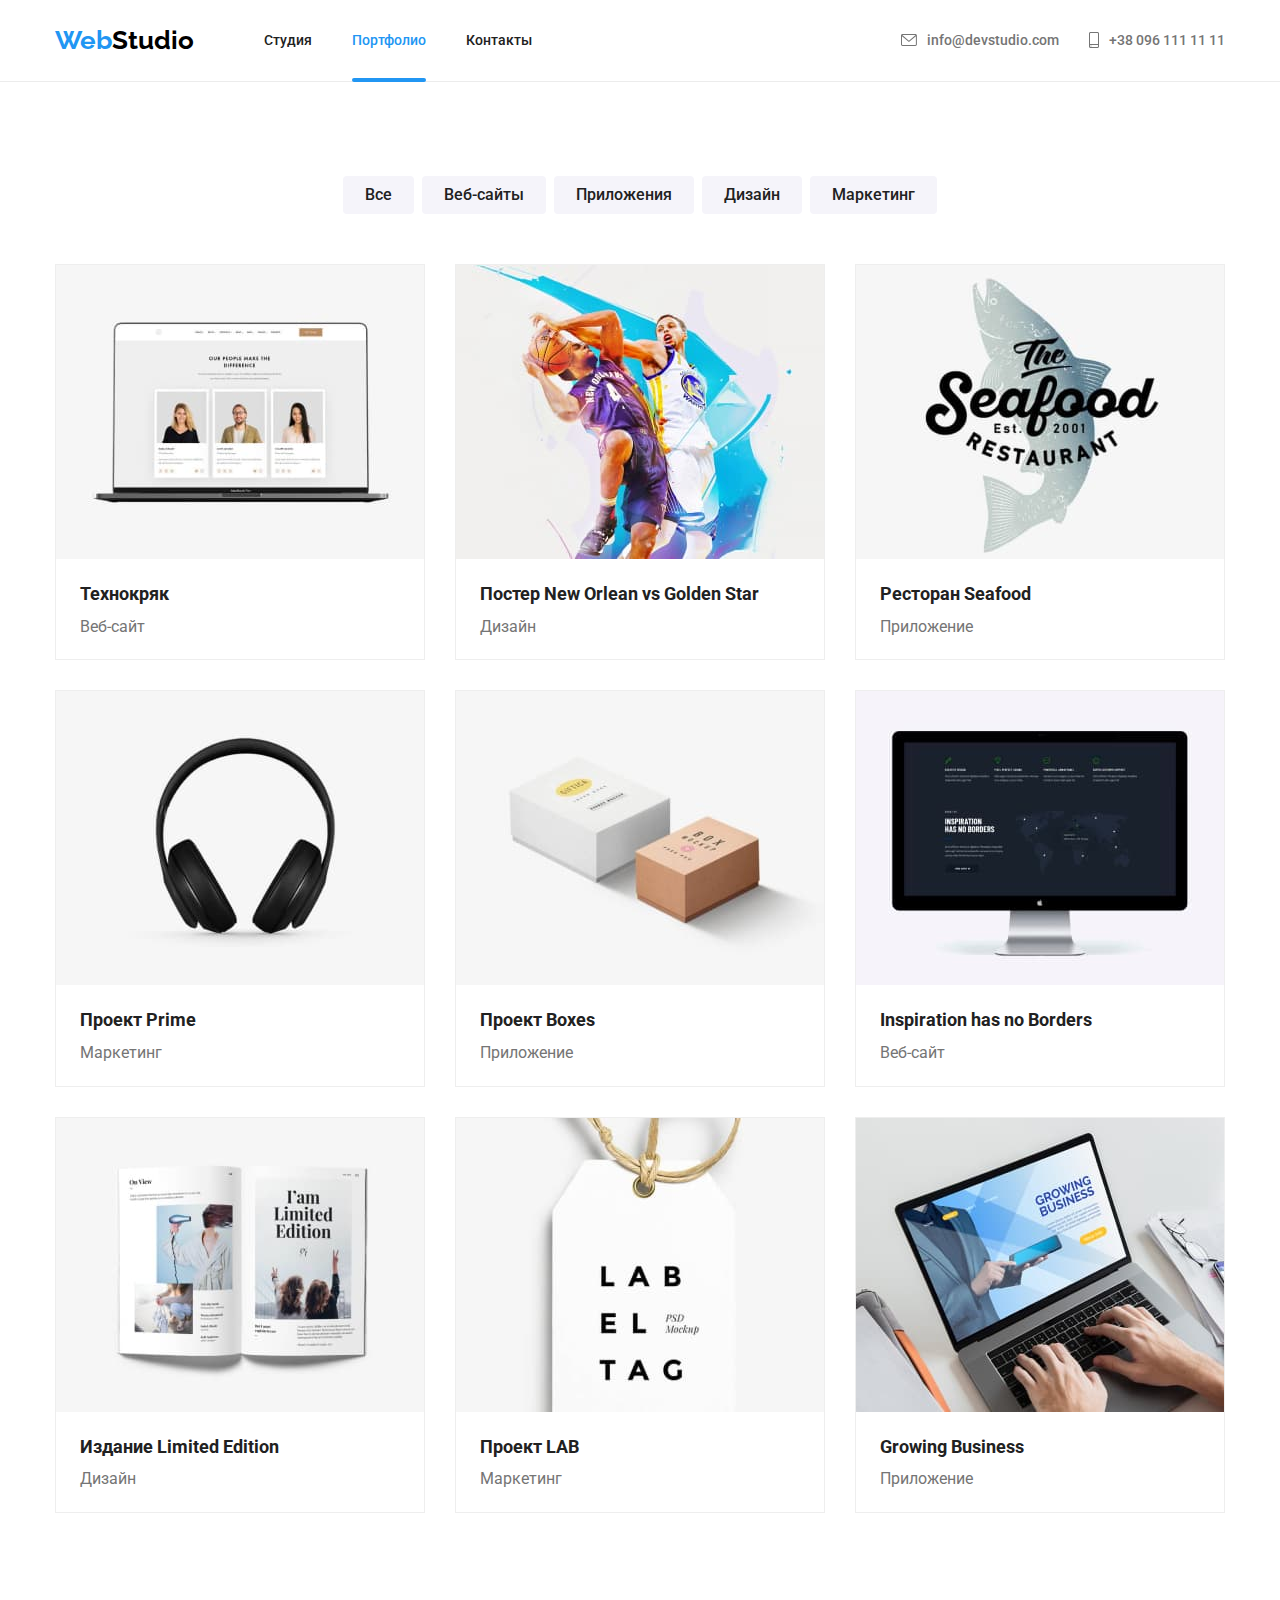
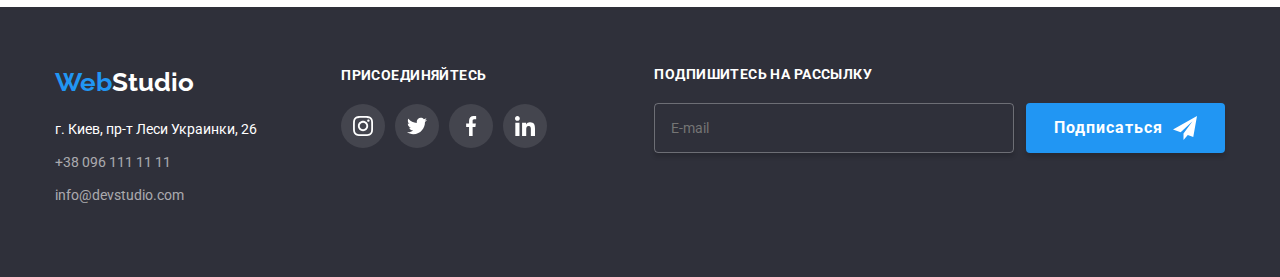
==== commit 9da2ee69: "v3" ====
--- a/portfolio.html
+++ b/portfolio.html
@@ -12,8 +12,7 @@
       rel="stylesheet"
     />
 
-    <link rel="stylesheet" href="./css/main.min.css">
-
+    <link rel="stylesheet" href="./css/main.min.css" />
   </head>
   <body>
     <header class="header">
@@ -33,17 +32,20 @@
           </ul>
         </nav>
         <ul class="header-contacts">
-          <li class="contact__unit">
-            <a class="contact mail" href="mailto:info@devstudio.com">
-              <svg class="contact-icon" width="16" height="12">
+          <li class="header-contacts__unit">
+            <a
+              class="header-contacts__link mail"
+              href="mailto:info@devstudio.com"
+            >
+              <svg class="header-contacts__icon" width="16" height="12">
                 <use href="images/index/icons.svg#icon-envelope"></use>
               </svg>
               info@devstudio.com</a
             >
           </li>
-          <li class="contact__unit">
-            <a class="contact tel" href="tel:+380961111111">
-              <svg class="contact-icon" width="10" height="16">
+          <li class="header-contacts__unit">
+            <a class="header-contacts__link tel" href="tel:+380961111111">
+              <svg class="header-contacts__icon" width="10" height="16">
                 <use href="images/index/icons.svg#icon-smartphone"></use>
               </svg>
               +38 096 111 11 11</a
@@ -57,22 +59,22 @@
       <section class="filter section">
         <div class="container">
           <h1 class="visually-hidden">Filter</h1>
-          <ul class="filter__buttons">
+          <ul class="filter-buttons">
             <li><button type="button" class="button">Все</button></li>
             <li><button type="button" class="button">Веб-сайты</button></li>
             <li><button type="button" class="button">Приложения</button></li>
             <li><button type="button" class="button">Дизайн</button></li>
             <li><button type="button" class="button">Маркетинг</button></li>
           </ul>
-          <ul class="filter__list">
-            <li class="list-unit">
-              <div class="filter__unit-active">
+          <ul class="filter-list">
+            <li class="filter-list__list-unit">
+              <div class="filter-list__unit-active">
                 <img
                   src="./images/portfolio/imgone.jpg"
                   alt="notebook"
                   width="370"
                 />
-                <p class="filter__active-text">
+                <p class="filter-list__active-text">
                   Технокряк это современная площадка распространения
                   коронавируса. Компании используют эту платформу для цифрового
                   шпионажа и атак на защищённые сервера конкурентов.
@@ -83,32 +85,32 @@
                 <p>Веб-сайт</p>
               </div>
             </li>
-            <li class="list-unit">
-              <div class="filter__unit-active">
+            <li class="filter-list__list-unit">
+              <div class="filter-list__unit-active">
                 <img
                   src="./images/portfolio/imgtwo.jpg"
                   alt="bascketball poster"
                   width="370"
                 />
-                <p class="filter__active-text">
-                  Технокряк это современная площадка распространения
-                  коронавируса. Компании используют эту платформу для цифрового
-                  шпионажа и атак на защищённые сервера конкурентов.
-                </p>
-              </div>
-              <div class="list-unit-content">
+                <p class="filter-list__active-text">
+                  Технокряк это современная площадка распространения
+                  коронавируса. Компании используют эту платформу для цифрового
+                  шпионажа и атак на защищённые сервера конкурентов.
+                </p>
+              </div>
+              <div class="list-unit__content">
                 <h2>Постер New Orlean vs Golden Star</h2>
                 <p>Дизайн</p>
               </div>
             </li>
-            <li class="list-unit">
-              <div class="filter__unit-active">
+            <li class="filter-list__list-unit">
+              <div class="filter-list__unit-active">
                 <img
                   src="./images/portfolio/imgthree.jpg"
                   alt="seafood restaurant poster"
                   width="370"
                 />
-                <p class="filter__active-text">
+                <p class="filter-list__active-text">
                   Технокряк это современная площадка распространения
                   коронавируса. Компании используют эту платформу для цифрового
                   шпионажа и атак на защищённые сервера конкурентов.
@@ -119,14 +121,14 @@
                 <p>Приложение</p>
               </div>
             </li>
-            <li class="list-unit">
-              <div class="filter__unit-active">
+            <li class="filter-list__list-unit">
+              <div class="filter-list__unit-active">
                 <img
                   src="./images/portfolio/imgfour.jpg"
                   alt="headphone"
                   width="370"
                 />
-                <p class="filter__active-text">
+                <p class="filter-list__active-text">
                   Технокряк это современная площадка распространения
                   коронавируса. Компании используют эту платформу для цифрового
                   шпионажа и атак на защищённые сервера конкурентов.
@@ -137,14 +139,14 @@
                 <p>Маркетинг</p>
               </div>
             </li>
-            <li class="list-unit">
-              <div class="filter__unit-active">
+            <li class="filter-list__list-unit">
+              <div class="filter-list__unit-active">
                 <img
                   src="./images/portfolio/imgfive.jpg"
                   alt="two boxes"
                   width="370"
                 />
-                <p class="filter__active-text">
+                <p class="filter-list__active-text">
                   Технокряк это современная площадка распространения
                   коронавируса. Компании используют эту платформу для цифрового
                   шпионажа и атак на защищённые сервера конкурентов.
@@ -155,14 +157,14 @@
                 <p>Приложение</p>
               </div>
             </li>
-            <li class="list-unit">
-              <div class="filter__unit-active">
+            <li class="filter-list__list-unit">
+              <div class="filter-list__unit-active">
                 <img
                   src="images/portfolio/imgsix.jpg"
                   alt="monitor"
                   width="370"
                 />
-                <p class="filter__active-text">
+                <p class="filter-list__active-text">
                   Технокряк это современная площадка распространения
                   коронавируса. Компании используют эту платформу для цифрового
                   шпионажа и атак на защищённые сервера конкурентов.
@@ -173,14 +175,14 @@
                 <p>Веб-сайт</p>
               </div>
             </li>
-            <li class="list-unit">
-              <div class="filter__unit-active">
+            <li class="filter-list__list-unit">
+              <div class="filter-list__unit-active">
                 <img
                   src="./images/portfolio/imgseven.jpg"
                   alt="book"
                   width="370"
                 />
-                <p class="filter__active-text">
+                <p class="filter-list__active-text">
                   Технокряк это современная площадка распространения
                   коронавируса. Компании используют эту платформу для цифрового
                   шпионажа и атак на защищённые сервера конкурентов.
@@ -191,14 +193,14 @@
                 <p>Дизайн</p>
               </div>
             </li>
-            <li class="list-unit">
-              <div class="filter__unit-active">
+            <li class="filter-list__list-unit">
+              <div class="filter-list__unit-active">
                 <img
                   src="./images/portfolio/imgeight.jpg"
                   alt="label"
                   width="370"
                 />
-                <p class="filter__active-text">
+                <p class="filter-list__active-text">
                   Технокряк это современная площадка распространения
                   коронавируса. Компании используют эту платформу для цифрового
                   шпионажа и атак на защищённые сервера конкурентов.
@@ -209,14 +211,14 @@
                 <p>Маркетинг</p>
               </div>
             </li>
-            <li class="list-unit">
-              <div class="filter__unit-active">
+            <li class="filter-list__list-unit">
+              <div class="filter-list__unit-active">
                 <img
                   src="./images/portfolio/imgnine.jpg"
                   alt="notebook"
                   width="370"
                 />
-                <p class="filter__active-text">
+                <p class="filter-list__active-text">
                   Технокряк это современная площадка распространения
                   коронавируса. Компании используют эту платформу для цифрового
                   шпионажа и атак на защищённые сервера конкурентов.
@@ -239,17 +241,21 @@
             ><span class="logo-accent">Web</span>Studio</a
           >
           <address>
-            <ul class="footer__contacts">
+            <ul class="footer-contacts">
               <li>
-                <a class="map-mark" href="#">г. Киев, пр-т Леси Украинки, 26</a>
+                <a class="footer-contacts__map-mark" href="#"
+                  >г. Киев, пр-т Леси Украинки, 26</a
+                >
               </li>
               <li>
-                <a class="contact" href="tel:+380961111111"
+                <a class="footer-contacts__tel contact" href="tel:+380961111111"
                   >+38 096 111 11 11</a
                 >
               </li>
               <li>
-                <a class="contact" href="mailto:info@devstudio.com"
+                <a
+                  class="footer-contacts__mail contact"
+                  href="mailto:info@devstudio.com"
                   >info@devstudio.com</a
                 >
               </li>
@@ -261,28 +267,28 @@
           <ul class="hot-links">
             <li class="hot-links__unit">
               <a href="" class="hot-links__icon-link">
-                <svg class="hot-icon">
+                <svg class="hot-links__svg">
                   <use href="./images/index/icons.svg#icon-instagram"></use>
                 </svg>
               </a>
             </li>
             <li class="hot-links__unit">
               <a href="" class="hot-links__icon-link">
-                <svg class="hot-icon">
+                <svg class="hot-links__svg">
                   <use href="./images/index/icons.svg#icon-twitter"></use>
                 </svg>
               </a>
             </li>
             <li class="hot-links__unit">
               <a href="" class="hot-links__icon-link">
-                <svg class="hot-icon">
+                <svg class="hot-links__svg">
                   <use href="./images/index/icons.svg#icon-facebook"></use>
                 </svg>
               </a>
             </li>
             <li class="hot-links__unit">
               <a href="" class="hot-links__icon-link">
-                <svg class="hot-icon">
+                <svg class="hot-links__svg">
                   <use href="./images/index/icons.svg#icon-linkedin"></use>
                 </svg>
               </a>
--- a/css/main.min.css
+++ b/css/main.min.css
@@ -3,5 +3,5 @@
  Consolas,  'Liberation Mono',  Menlo,- monospace;font-size:1em}small{font-size:80%}sub,sup{font-size:75%;line-height:0;position:relative;vertical-align:baseline}sub{bottom:-0.25em}sup{top:-0.5em}table{text-indent:0;border-color:inherit}button,input,optgroup,select,textarea{font-family:inherit;font-size:100%;line-height:1.15;margin:0}button,select{text-transform:none}button,[type='button'],[type='reset'],[type='submit']{-webkit-appearance:button}::-moz-focus-inner{border-style:none;padding:0}:-moz-focusring{outline:1px dotted ButtonText}:-moz-ui-invalid{box-shadow:none}legend{padding:0}progress{vertical-align:baseline}::-webkit-inner-spin-button,::-webkit-outer-spin-button{height:auto}[type='search']{-webkit-appearance:textfield;outline-offset:-2px}::-webkit-search-decoration{-webkit-appearance:none}::-webkit-file-upload-button{-webkit-appearance:button;font:inherit}summary{display:list-item}html{box-sizing:border-box}.container{width:1200px;padding:0px 15px 0px 15px;margin:auto}.section{padding:94px 0}h1,h2,h3,h4,h5,h6{margin:0px;padding:0px}img{display:block}p{margin:0px}body{font-family:"Roboto", sans-serif;background-color:var(--primary-white-color);color:var(--primary-txt-color);font-size:14px;line-height:1.2}ul{list-style:none;margin:0px;padding:0px}:root{--primary-txt-color: #757575;--title-txt-color: #212121;--accent-txt-color: #2196f3;--primary-white-color: #ffffff;--primary-black-color: #000000;--footer-secondary-color: rgba(255, 255, 255, 0.6);--footer-tertiary-color: rgba(255, 255, 255, 0.1);--bg-main-color: #2f303a;--button-bg-color: #f5f4fa;--border-filter-box: #eeeeee;--border-bottom-for-nav: #ececec;--icon-main-color: #afb1b8}.text{font-weight:400;font-size:14px;line-height:1.71;letter-spacing:0.03em;width:270px}.button{color:var(--title-txt-color);font-family:inherit;cursor:pointer;font-size:16px;font-weight:500;line-height:1.63;padding:6px 22px;border:none;border-radius:4px;background-color:var(--button-bg-color);transition-property:background-color;transition-duration:250ms;transition-timing-function:cubic-bezier(0.4, 0, 0.2, 1)}.title{color:var(--title-txt-color)}.visually-hidden,.visually-hidden.title{position:absolute;white-space:nowrap;width:1px;height:1px;overflow:hidden;border:0;padding:0;clip:rect(0 0 0 0);clip-path:inset(50%);margin:-1px}.logo{color:var(--primary-black-color);text-decoration:none;font-size:26px;line-height:1.19;font-family:"Raleway", sans-serif;font-weight:700}.logo .logo-accent{color:var(--accent-txt-color)}header{border-bottom:1px solid var(--border-bottom-for-nav)}header .container{display:flex;align-items:center}.nav{display:flex;align-items:center}.site-nav{display:flex;margin-left:70px}.site-nav__unit:not(:last-child){margin-right:40px}.site-nav__unit a{display:inline-block;color:var(--title-txt-color);text-decoration:none;padding:32px 0px;transition-property:color;transition-duration:250ms;transition-timing-function:cubic-bezier(0.4, 0, 0.2, 1)}.site-nav__unit a:hover,.site-nav__unit a:focus{color:var(--accent-txt-color)}.site-nav__unit .current{color:var(--accent-txt-color);position:relative}header ul{font-weight:500}header .contact:hover,header .contact:focus{color:var(--accent-txt-color);fill:var(--accent-txt-color)}header .contact{color:var(--primary-txt-color);text-decoration:none;fill:var(--primary-txt-color);transition-property:color, fill;transition-duration:250ms;transition-timing-function:cubic-bezier(0.4, 0, 0.2, 1)}.mail,.tel{display:flex;align-items:center}.contact-icon{margin-right:10px}.current::after{content:"";display:block;position:absolute;bottom:-1px;width:100%;height:4px;border-radius:2px;background-color:var(--accent-txt-color)}.header-contacts{display:flex;margin-left:auto}.header-contacts .contact__unit:not(:last-child){margin-right:30px}.header-contacts .contact__unit+.contact-unit{margin-left:15px}.title.hidden-title{color:var(--primary-white-color)}.business-solutions{background-color:var(--bg-main-color);background-image:linear-gradient(rgba(47,48,58,0.4), rgba(47,48,58,0.4)),url(../images/index/heroimg.jpg);box-shadow:0px 4px 4px rgba(0,0,0,0.25);background-position:center;background-repeat:no-repeat;text-align:center}.business-solutions.section{padding:200px 0px}.main-header{text-align:center;padding-bottom:30px;color:var(--primary-white-color);line-height:1.36;font-size:44px;font-weight:900;text-transform:uppercase}.main-button.button{padding:10px 32px;margin-right:0}.main-button.button,.button:hover,.button:focus{color:var(--primary-white-color);background-color:var(--accent-txt-color);box-shadow:0px 3px 1px rgba(0,0,0,0.1),0px 1px 2px rgba(0,0,0,0.08),0px 2px 2px rgba(0,0,0,0.12)}.ocupation__list{display:flex}.ocupation__unit:not(:last-child){margin-right:30px}.ocupation__svg{display:flex;justify-content:center;align-items:center;align-content:center;background-color:var(--button-bg-color);height:120px;margin-bottom:30px}.ocupation__svg svg{width:70px;height:70px}.ocupation-pics.section{padding-top:0px}.ocupation-pics .title{font-size:36px;line-height:1.17;text-align:center;margin-bottom:50px}.ocupation-pics__block{display:flex}.ocupation-pics__block li:not(:last-child){margin-right:30px}.ocupation-pics__block li{position:relative}.ocupation__title.title{font-size:14px;line-height:1.14;text-transform:uppercase;margin-bottom:10px}.ocupation-pics__unit p{position:absolute;display:flex;align-items:center;justify-content:center;bottom:0;width:100%;height:70px;background-color:rgba(47,48,58,0.8);text-align:center;font-weight:700;letter-spacing:0.03em;text-transform:uppercase;line-height:calc(16 / 14);color:var(--primary-white-color)}.team{background-color:var(--button-bg-color)}.team .title{font-size:36px;line-height:1.17;text-align:center}.team h2{margin-bottom:50px}.team__list{display:flex}.team-box{padding:30px 0px}.team__unit{text-align:center;border-radius:0px 0px 4px 4px;box-shadow:0px 1px 3px rgba(0,0,0,0.12),0px 1px 1px rgba(0,0,0,0.14),0px 2px 1px rgba(0,0,0,0.2);background-color:var(--primary-white-color)}.team__unit .title.unit-name{font-size:16px;font-weight:500;line-height:1.19;margin-bottom:10px}.team__unit .position{font-size:16px;line-height:1.19;margin-bottom:16px}.team__unit:not(:last-child){margin-right:30px}.hot-links{display:flex;justify-content:center}.hot-links__unit{display:flex}.hot-links__unit:not(:last-child){margin-right:10px}.hot-links__unit a{width:44px;height:44px;background-color:var(--primary-white-color);fill:var(--icon-main-color);border-radius:50%;display:flex;justify-content:center;align-items:center;transition-property:background-color, fill;transition-duration:250ms;transition-timing-function:cubic-bezier(0.4, 0, 0.2, 1)}.hot-links__unit a:hover,.hot-links__unit a:focus{background-color:var(--accent-txt-color);fill:var(--primary-white-color)}.hot-icon{width:20px;height:20px}.constant-clients__header{text-align:center;font-size:36px;font-weight:700;line-height:calc(36 / 42);margin-bottom:50px}.constant-clients__list{display:flex}.constant-clients__unit:not(:last-child){margin-right:30px}.constant-clients__companies{width:170px;height:92px;display:flex;align-items:center;justify-content:center;border:1px solid var(--icon-main-color);border-radius:4px;fill:var(--icon-main-color);transition-property:background-color, fill;transition-duration:250ms;transition-timing-function:cubic-bezier(0.4, 0, 0.2, 1)}.constant-clients__companies:hover,.constant-clients__companies:focus{border:1px solid var(--accent-txt-color);fill:var(--accent-txt-color)}.constant-clients__companies svg{width:106px;height:60px}.filter__buttons,.filter__list{display:flex;flex-wrap:wrap;justify-content:center}.filter__buttons{margin-bottom:50px}.filter__buttons li:not(:last-child){margin-right:8px}.filter__list{margin:-15px}.list-unit{border:1px solid var(--border-filter-box);width:370px;margin:15px}.list-unit:hover{box-shadow:0px 1px 1px rgba(0,0,0,0.12),0px 4px 4px rgba(0,0,0,0.06),1px 4px 6px rgba(0,0,0,0.16)}.list-unit h2{color:var(--title-txt-color);font-size:18px;line-height:1.71;margin-bottom:4px}.list-unit p{font-size:16px;line-height:1.6}.list-unit:hover .filter__active-text{transform:translateY(0)}.list-unit__content{padding:20px 24px}.filter__unit-active{position:relative;overflow:hidden}.filter__unit-active p{position:absolute;top:0;height:100%;width:100%;padding:63px 24px;background-color:rgba(33,150,243,0.9);color:var(--primary-white-color);font-size:18px;line-height:1.53;letter-spacing:0.03em;transform:translateY(100%);transition:transform 250ms cubic-bezier(0.4, 0, 0.2, 1)}.footer{background-color:var(--bg-main-color);padding:60px 0px}.footer .logo{color:var(--primary-white-color);display:inline-block;margin-bottom:20px}.footer .container{display:flex;justify-content:space-between}.footer__contacts{line-height:1.71}.footer__contacts li{margin-bottom:9px}.footer__contacts a{text-decoration:none}address{font-style:normal}address .map-mark{color:var(--primary-white-color);transition-property:color;transition-duration:250ms;transition-timing-function:cubic-bezier(0.4, 0, 0.2, 1)}address .map-mark:hover,address .map-mark:focus,address .contact:hover,address .contact:focus{color:var(--accent-txt-color)}address .contact{color:var(--footer-secondary-color);transition-property:color;transition-duration:250ms;transition-timing-function:cubic-bezier(0.4, 0, 0.2, 1)}.footer__join{display:block;margin-left:70px}.footer__join span{font-weight:700;color:var(--primary-white-color);text-transform:uppercase;display:inline-block;margin-bottom:20px;letter-spacing:0.03em}.footer__join .hot-links__icon-link{background-color:var(--footer-tertiary-color);fill:var(--primary-white-color)}.subscribe{margin-left:93px}.subscribe__header{font-size:14px;font-weight:700;line-height:1.14;letter-spacing:0.03em;text-transform:uppercase;color:var(--primary-white-color);margin-bottom:20px}.subscribe__wrapper{display:flex}.subscribe__input{height:50px;width:360px;border:1px solid rgba(255,255,255,0.3);border-radius:4px;background-color:rgba(255,255,255,0);box-shadow:0px 4px 4px rgba(0,0,0,0.15);margin-right:12px;padding-left:16px;color:var(--primary-white-color)}.subscribe__input:focus{border:none;outline:1px solid var(--accent-txt-color)}.subscribe__submit{display:flex;align-items:center;justify-content:center;padding:10px 28px;background:var(--accent-txt-color);box-shadow:0px 4px 4px rgba(0,0,0,0.15);border-radius:4px;font-weight:700;font-size:16px;line-height:1.87;letter-spacing:0.06em;color:var(--primary-white-color)}.telegramm-span{margin-left:10px;width:24px;height:24px}.telegramm-span svg{width:24px;height:24px}.backdrop{position:fixed;top:0;left:0;width:100%;height:100%;background-color:rgba(0,0,0,0.2);opacity:1;transition:opacity 250ms cubic-bezier(0.4, 0, 0.2, 1)}.backdrop.is-hidden{opacity:0;pointer-events:none}.modal{position:absolute;top:50%;left:50%;transform:translate(-50%, -50%);min-height:581px;min-width:528px;background-color:var(--primary-white-color);box-shadow:0px 1px 3px rgba(0,0,0,0.12),0px 1px 1px rgba(0,0,0,0.14),0px 2px 1px rgba(0,0,0,0.2);border-radius:4px}.close-backdrop{position:absolute;right:8px;top:8px;width:30px;height:30px;background-color:var(--primary-white-color);border:1px solid rgba(0,0,0,0.1);border-radius:50%;fill:#000000;display:flex;justify-content:center;align-items:center;cursor:pointer;transition:fill 250ms cubic-bezier(0.4, 0, 0.2, 1)}.close-backdrop svg{width:18px;height:18px}.close-backdrop:hover{fill:var(--accent-txt-color)}.index-form{display:flex;flex-direction:column;align-items:center;padding:40px}.index-form label{font-size:12px;line-height:1.16;letter-spacing:0.01em;margin-bottom:4px;width:100%}.index-form input{width:100%;height:40px;border:1px solid rgba(33,33,33,0.2);border-radius:4px}.index-form textarea{border:1px solid rgba(33,33,33,0.2);height:120px;width:100%;border-radius:4px;padding:12px 16px;resize:none}.index-form__header{font-size:20px;letter-spacing:0.03em;line-height:1.15;margin-bottom:12px}.common-form{position:relative;display:flex;align-items:center;width:100%;margin-bottom:10px}.common-form svg{position:absolute;width:18px;height:18px;left:12px}.common-form input{padding-left:42px}.common-input:focus{outline:1px solid var(--accent-txt-color)}.common-input:focus+svg{fill:var(--accent-txt-color)}.index-checkbox-field{position:relative;margin-top:20px;margin-bottom:30px;display:flex;align-items:center;justify-content:center;margin-left:17px}.index-checkbox-field label{font-size:14px;line-height:1.71;letter-spacing:0.03em}.index-checkbox{display:flex;align-items:center}.index-checkbox input{position:absolute;white-space:nowrap;width:1px;height:1px;overflow:hidden;border:0;padding:0;clip:rect(0 0 0 0);clip-path:inset(50%);margin:-1px}.agreement-check{position:absolute;display:flex;align-items:center;justify-content:center;width:16px;height:15px;background-color:var(--primary-white-color);border:2px solid var(--primary-black-color);border-radius:3px;left:-20px;top:4px;line-height:1}.agreement-check svg{width:16px;height:15px}.checkbox-itself:checked ~ .agreement-check{background-color:var(--accent-txt-color);border:none}.agreement-link{color:var(--accent-txt-color)}.index-form-button{padding:10px 55px;color:var(--primary-white-color);background-color:var(--accent-txt-color);box-shadow:0px 4px 4px rgba(0,0,0,0.15);border-radius:4px;width:200px;border:0;font-size:16px;line-height:1.88;font-weight:700;cursor:pointer;letter-spacing:0.06em}.strange-span{width:18px;height:18px}
+ monospace;font-size:1em}small{font-size:80%}sub,sup{font-size:75%;line-height:0;position:relative;vertical-align:baseline}sub{bottom:-0.25em}sup{top:-0.5em}table{text-indent:0;border-color:inherit}button,input,optgroup,select,textarea{font-family:inherit;font-size:100%;line-height:1.15;margin:0}button,select{text-transform:none}button,[type='button'],[type='reset'],[type='submit']{-webkit-appearance:button}::-moz-focus-inner{border-style:none;padding:0}:-moz-focusring{outline:1px dotted ButtonText}:-moz-ui-invalid{box-shadow:none}legend{padding:0}progress{vertical-align:baseline}::-webkit-inner-spin-button,::-webkit-outer-spin-button{height:auto}[type='search']{-webkit-appearance:textfield;outline-offset:-2px}::-webkit-search-decoration{-webkit-appearance:none}::-webkit-file-upload-button{-webkit-appearance:button;font:inherit}summary{display:list-item}html{box-sizing:border-box}.container{width:1200px;padding:0px 15px 0px 15px;margin:auto}.section{padding:94px 0}h1,h2,h3,h4,h5,h6{margin:0px;padding:0px}img{display:block}p{margin:0px}body{font-family:"Roboto", sans-serif;background-color:var(--primary-white-color);color:var(--primary-txt-color);font-size:14px;line-height:1.2}ul{list-style:none;margin:0px;padding:0px}:root{--primary-txt-color: #757575;--title-txt-color: #212121;--accent-txt-color: #2196f3;--primary-white-color: #ffffff;--primary-black-color: #000000;--footer-secondary-color: rgba(255, 255, 255, 0.6);--footer-tertiary-color: rgba(255, 255, 255, 0.1);--bg-main-color: #2f303a;--button-bg-color: #f5f4fa;--border-filter-box: #eeeeee;--border-bottom-for-nav: #ececec;--icon-main-color: #afb1b8}.text{font-weight:400;font-size:14px;line-height:1.71;letter-spacing:0.03em;width:270px}.button{color:var(--title-txt-color);font-family:inherit;cursor:pointer;font-size:16px;font-weight:500;line-height:1.63;padding:6px 22px;border:none;border-radius:4px;background-color:var(--button-bg-color);transition-property:background-color;transition-duration:250ms;transition-timing-function:cubic-bezier(0.4, 0, 0.2, 1)}.title{color:var(--title-txt-color)}.visually-hidden,.visually-hidden.title{position:absolute;white-space:nowrap;width:1px;height:1px;overflow:hidden;border:0;padding:0;clip:rect(0 0 0 0);clip-path:inset(50%);margin:-1px}.logo{color:var(--primary-black-color);text-decoration:none;font-size:26px;line-height:1.19;font-family:"Raleway", sans-serif;font-weight:700}.logo .logo-accent{color:var(--accent-txt-color)}header{border-bottom:1px solid var(--border-bottom-for-nav)}header .container{display:flex;align-items:center}.nav{display:flex;align-items:center}.site-nav{display:flex;margin-left:70px}.site-nav__unit:not(:last-child){margin-right:40px}.site-nav__unit a{display:inline-block;color:var(--title-txt-color);text-decoration:none;padding:32px 0px;transition-property:color;transition-duration:250ms;transition-timing-function:cubic-bezier(0.4, 0, 0.2, 1)}.site-nav__unit a:hover,.site-nav__unit a:focus{color:var(--accent-txt-color)}.site-nav__unit .current{color:var(--accent-txt-color);position:relative}header ul{font-weight:500}header .header-contacts__link:hover,header .header-contacts__link:focus{color:var(--accent-txt-color);fill:var(--accent-txt-color)}header .header-contacts__link{color:var(--primary-txt-color);text-decoration:none;fill:var(--primary-txt-color);transition-property:color, fill;transition-duration:250ms;transition-timing-function:cubic-bezier(0.4, 0, 0.2, 1)}.mail,.tel{display:flex;align-items:center}.header-contacts__icon{margin-right:10px}.current::after{content:"";display:block;position:absolute;bottom:-1px;width:100%;height:4px;border-radius:2px;background-color:var(--accent-txt-color)}.header-contacts{display:flex;margin-left:auto}.header-contacts .header-contacts__unit:not(:last-child){margin-right:30px}.title.hidden-title{color:var(--primary-white-color)}.business-solutions{background-color:var(--bg-main-color);background-image:linear-gradient(rgba(47,48,58,0.4), rgba(47,48,58,0.4)),url(../images/index/heroimg.jpg);box-shadow:0px 4px 4px rgba(0,0,0,0.25);background-position:center;background-repeat:no-repeat;text-align:center}.business-solutions.section{padding:200px 0px}.business-solutions__main-header{text-align:center;padding-bottom:30px;color:var(--primary-white-color);line-height:1.36;font-size:44px;font-weight:900;text-transform:uppercase}.business-solutions__main-button.button{padding:10px 32px;margin-right:0}.business-solutions__main-button.button,.button:hover,.button:focus{color:var(--primary-white-color);background-color:var(--accent-txt-color);box-shadow:0px 3px 1px rgba(0,0,0,0.1),0px 1px 2px rgba(0,0,0,0.08),0px 2px 2px rgba(0,0,0,0.12)}.ocupation-list{display:flex}.ocupation-list__unit:not(:last-child){margin-right:30px}.ocupation-list__svg{display:flex;justify-content:center;align-items:center;align-content:center;background-color:var(--button-bg-color);height:120px;margin-bottom:30px}.ocupation-list__svg svg{width:70px;height:70px}.ocupation-pics.section{padding-top:0px}.ocupation-pics .title{font-size:36px;line-height:1.17;text-align:center;margin-bottom:50px}.ocupation-pics-block{display:flex}.ocupation-pics-block li:not(:last-child){margin-right:30px}.ocupation-pics-block li{position:relative}.ocupation-list__title.title{font-size:14px;line-height:1.14;text-transform:uppercase;margin-bottom:10px}.ocupation-pics-block__unit p{position:absolute;display:flex;align-items:center;justify-content:center;bottom:0;width:100%;height:70px;background-color:rgba(47,48,58,0.8);text-align:center;font-weight:700;letter-spacing:0.03em;text-transform:uppercase;line-height:calc(16 / 14);color:var(--primary-white-color)}.team{background-color:var(--button-bg-color)}.team .title{font-size:36px;line-height:1.17;text-align:center}.team h2{margin-bottom:50px}.team-list{display:flex}.team-list__box{padding:30px 0px}.team-list__unit{text-align:center;border-radius:0px 0px 4px 4px;box-shadow:0px 1px 3px rgba(0,0,0,0.12),0px 1px 1px rgba(0,0,0,0.14),0px 2px 1px rgba(0,0,0,0.2);background-color:var(--primary-white-color)}.team-list__unit .title.team-list__unit-name{font-size:16px;font-weight:500;line-height:1.19;margin-bottom:10px}.team-list__unit .team-list__position{font-size:16px;line-height:1.19;margin-bottom:16px}.team-list__unit:not(:last-child){margin-right:30px}.hot-links{display:flex;justify-content:center}.hot-links__unit{display:flex}.hot-links__unit:not(:last-child){margin-right:10px}.hot-links__unit a{width:44px;height:44px;background-color:var(--primary-white-color);fill:var(--icon-main-color);border-radius:50%;display:flex;justify-content:center;align-items:center;transition-property:background-color, fill;transition-duration:250ms;transition-timing-function:cubic-bezier(0.4, 0, 0.2, 1)}.hot-links__unit a:hover,.hot-links__unit a:focus{background-color:var(--accent-txt-color);fill:var(--primary-white-color)}.hot-links__svg{width:20px;height:20px}.constant-clients__header{text-align:center;font-size:36px;font-weight:700;line-height:calc(36 / 42);margin-bottom:50px}.constant-clients-list{display:flex}.constant-clients-list__unit:not(:last-child){margin-right:30px}.constant-clients-list__companies{width:170px;height:92px;display:flex;align-items:center;justify-content:center;border:1px solid var(--icon-main-color);border-radius:4px;fill:var(--icon-main-color);transition-property:background-color, fill;transition-duration:250ms;transition-timing-function:cubic-bezier(0.4, 0, 0.2, 1)}.constant-clients-list__companies:hover,.constant-clients-list__companies:focus{border:1px solid var(--accent-txt-color);fill:var(--accent-txt-color)}.constant-clients-list__companies svg{width:106px;height:60px}.filter-buttons,.filter-list{display:flex;flex-wrap:wrap;justify-content:center}.filter-buttons{margin-bottom:50px}.filter-buttons li:not(:last-child){margin-right:8px}.filter-list{margin:-15px}.filter-list__list-unit{border:1px solid var(--border-filter-box);width:370px;margin:15px}.filter-list__list-unit:hover{box-shadow:0px 1px 1px rgba(0,0,0,0.12),0px 4px 4px rgba(0,0,0,0.06),1px 4px 6px rgba(0,0,0,0.16)}.filter-list__list-unit h2{color:var(--title-txt-color);font-size:18px;line-height:1.71;margin-bottom:4px}.filter-list__list-unit p{font-size:16px;line-height:1.6}.filter-list__list-unit:hover .filter-list__active-text{transform:translateY(0)}.list-unit__content{padding:20px 24px}.filter-list__unit-active{position:relative;overflow:hidden}.filter-list__unit-active p{position:absolute;top:0;height:100%;width:100%;padding:63px 24px;background-color:rgba(33,150,243,0.9);color:var(--primary-white-color);font-size:18px;line-height:1.53;letter-spacing:0.03em;transform:translateY(100%);transition:transform 250ms cubic-bezier(0.4, 0, 0.2, 1)}.footer{background-color:var(--bg-main-color);padding:60px 0px}.footer .logo{color:var(--primary-white-color);display:inline-block;margin-bottom:20px}.footer .container{display:flex;justify-content:space-between}.footer-contacts{line-height:1.71}.footer-contacts li{margin-bottom:9px}.footer-contacts a{text-decoration:none}address{font-style:normal}address .footer-contacts__map-mark{color:var(--primary-white-color);transition-property:color;transition-duration:250ms;transition-timing-function:cubic-bezier(0.4, 0, 0.2, 1)}address .footer-contacts__map-mark:hover,address .footer-contacts__map-mark:focus,address .contact:hover,address .contact:focus{color:var(--accent-txt-color)}address .footer-contacts__tel,address .footer-contacts__mail{color:var(--footer-secondary-color);transition-property:color;transition-duration:250ms;transition-timing-function:cubic-bezier(0.4, 0, 0.2, 1)}.footer__join{display:block;margin-left:70px}.footer__join span{font-weight:700;color:var(--primary-white-color);text-transform:uppercase;display:inline-block;margin-bottom:20px;letter-spacing:0.03em}.footer__join .hot-links__icon-link{background-color:var(--footer-tertiary-color);fill:var(--primary-white-color)}.subscribe{margin-left:93px}.subscribe__header{font-size:14px;font-weight:700;line-height:1.14;letter-spacing:0.03em;text-transform:uppercase;color:var(--primary-white-color);margin-bottom:20px}.subscribe__wrapper{display:flex}.subscribe__input{height:50px;width:360px;border:1px solid rgba(255,255,255,0.3);border-radius:4px;background-color:rgba(255,255,255,0);box-shadow:0px 4px 4px rgba(0,0,0,0.15);margin-right:12px;padding-left:16px;color:var(--primary-white-color)}.subscribe__input:focus{border:none;outline:1px solid var(--accent-txt-color)}.subscribe__submit{display:flex;align-items:center;justify-content:center;padding:10px 28px;background:var(--accent-txt-color);box-shadow:0px 4px 4px rgba(0,0,0,0.15);border-radius:4px;font-weight:700;font-size:16px;line-height:1.87;letter-spacing:0.06em;color:var(--primary-white-color)}.telegramm-span{margin-left:10px;width:24px;height:24px}.telegramm-span svg{width:24px;height:24px}.backdrop{position:fixed;top:0;left:0;width:100%;height:100%;background-color:rgba(0,0,0,0.2);opacity:1;transition:opacity 250ms cubic-bezier(0.4, 0, 0.2, 1)}.backdrop.is-hidden{opacity:0;pointer-events:none}.modal{position:absolute;top:50%;left:50%;transform:translate(-50%, -50%);min-height:581px;min-width:528px;background-color:var(--primary-white-color);box-shadow:0px 1px 3px rgba(0,0,0,0.12),0px 1px 1px rgba(0,0,0,0.14),0px 2px 1px rgba(0,0,0,0.2);border-radius:4px}.close-backdrop{position:absolute;right:8px;top:8px;width:30px;height:30px;background-color:var(--primary-white-color);border:1px solid rgba(0,0,0,0.1);border-radius:50%;fill:#000000;display:flex;justify-content:center;align-items:center;cursor:pointer;transition:fill 250ms cubic-bezier(0.4, 0, 0.2, 1)}.close-backdrop svg{width:18px;height:18px}.close-backdrop:hover{fill:var(--accent-txt-color)}.index-form{display:flex;flex-direction:column;align-items:center;padding:40px}.index-form label{font-size:12px;line-height:1.16;letter-spacing:0.01em;margin-bottom:4px;width:100%}.index-form input{width:100%;height:40px;border:1px solid rgba(33,33,33,0.2);border-radius:4px}.index-form textarea{border:1px solid rgba(33,33,33,0.2);height:120px;width:100%;border-radius:4px;padding:12px 16px;resize:none}.index-form__header{font-size:20px;letter-spacing:0.03em;line-height:1.15;margin-bottom:12px}.common-form{position:relative;display:flex;align-items:center;width:100%;margin-bottom:10px}.common-form svg{position:absolute;width:18px;height:18px;left:12px}.common-form input{padding-left:42px}.common-input:focus{outline:1px solid var(--accent-txt-color)}.common-input:focus+svg{fill:var(--accent-txt-color)}.index-checkbox-field{position:relative;margin-top:20px;margin-bottom:30px;display:flex;align-items:center;justify-content:center;margin-left:17px}.index-checkbox-field label{font-size:14px;line-height:1.71;letter-spacing:0.03em}.index-checkbox{display:flex;align-items:center}.index-checkbox input{position:absolute;white-space:nowrap;width:1px;height:1px;overflow:hidden;border:0;padding:0;clip:rect(0 0 0 0);clip-path:inset(50%);margin:-1px}.agreement-check{position:absolute;display:flex;align-items:center;justify-content:center;width:16px;height:15px;background-color:var(--primary-white-color);border:2px solid var(--primary-black-color);border-radius:3px;left:-20px;top:4px;line-height:1}.agreement-check svg{width:16px;height:15px}.checkbox-itself:checked ~ .agreement-check{background-color:var(--accent-txt-color);border:none}.agreement-link{color:var(--accent-txt-color)}.index-form-button{padding:10px 55px;color:var(--primary-white-color);background-color:var(--accent-txt-color);box-shadow:0px 4px 4px rgba(0,0,0,0.15);border-radius:4px;width:200px;border:0;font-size:16px;line-height:1.88;font-weight:700;cursor:pointer;letter-spacing:0.06em}.strange-span{width:18px;height:18px}
 /*# sourceMappingURL=main.min.css.map */